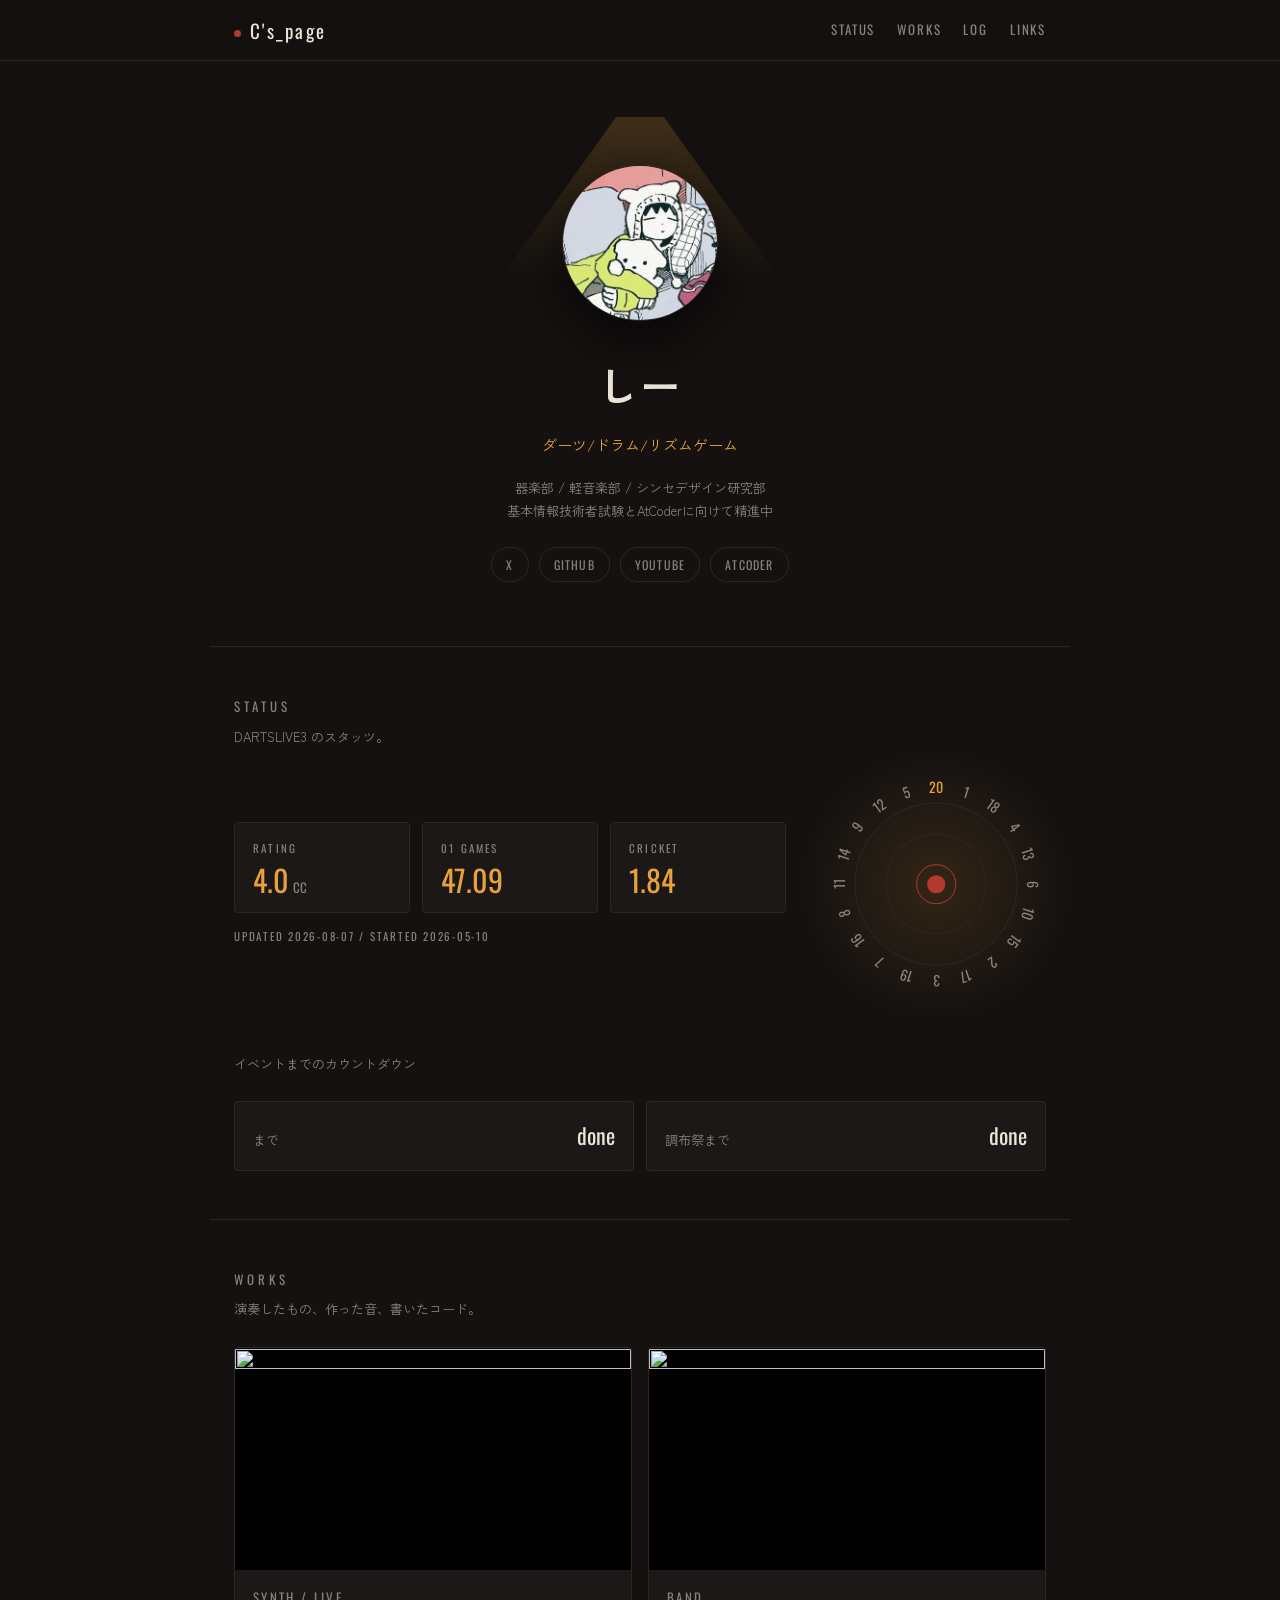
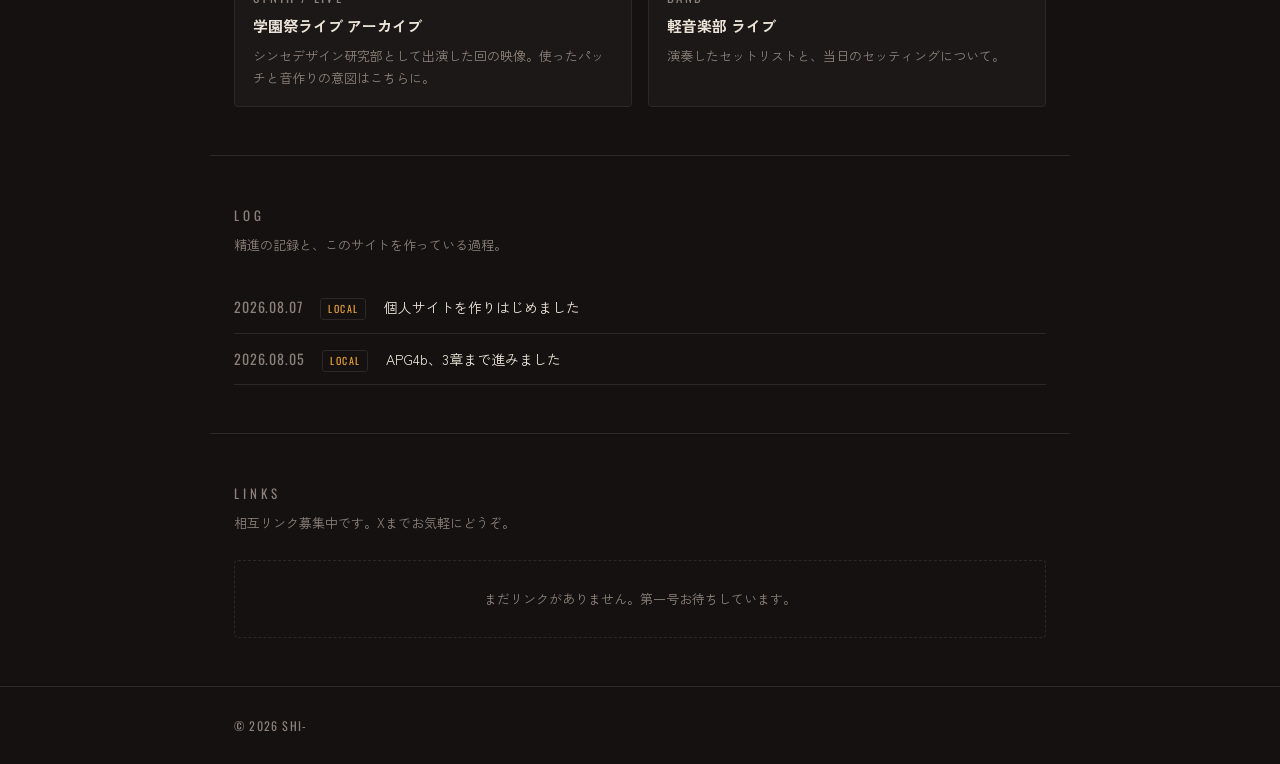
==== index.html @ efaa984b "初回コミット" ====
<!DOCTYPE html>
<html lang="ja">
<head>
<meta charset="UTF-8">
<meta name="viewport" content="width=device-width, initial-scale=1.0">
<title>C's_page</title>
<meta name="description" content="ダーツ、音ゲー、器楽・軽音・シンセデザイン。ときどきコードを書きます。">

<link rel="preconnect" href="https://fonts.googleapis.com">
<link rel="preconnect" href="https://fonts.gstatic.com" crossorigin>
<link href="https://fonts.googleapis.com/css2?family=Oswald:wght@400;500;600&family=Zen+Kaku+Gothic+New:wght@400;500;700&display=swap" rel="stylesheet">
<link rel="stylesheet" href="style.css">
</head>

<body>

<header class="header">
  <div class="wrap header__inner">
    <a href="#top" class="logo">C's_page</a>
    <nav class="nav">
      <a href="#status">STATUS</a>
      <a href="#works">WORKS</a>
      <a href="#log">LOG</a>
      <a href="#links">LINKS</a>
    </nav>
  </div>
</header>

<main id="top">

  <!-- ============ ヒーロー ============ -->
  <section class="wrap hero">
    <div class="hero__visual">
      <div class="beam" aria-hidden="true"></div>
      <img class="avatar" src="img/icon.jpg" alt="しーのアイコン">
    </div>

    <h1>しー</h1>
    <p class="tagline">ダーツ/ドラム/リズムゲーム</p>
    <p class="affil">
      器楽部 / 軽音楽部 / シンセデザイン研究部<br>
      基本情報技術者試験とAtCoderに向けて精進中
    </p>

    <div class="social">
      <a href="#">X</a>
      <a href="#">GITHUB</a>
      <a href="#">YOUTUBE</a>
      <a href="#">ATCODER</a>
    </div>
  </section>

  <!-- ============ STATUS ============ -->
  <section class="wrap section" id="status">
    <p class="section__label">STATUS</p>
    <p class="section__note">DARTSLIVE3 のスタッツ。</p>

    <div class="status">
      <div class="status__figures">
        <dl class="figures">
          <div class="figure">
            <dt>RATING</dt>
            <dd><span id="dl-rating">—</span><small id="dl-flight"></small></dd>
          </div>
          <div class="figure">
            <dt>01 GAMES</dt>
            <dd id="dl-stats01">—</dd>
          </div>
          <div class="figure">
            <dt>CRICKET</dt>
            <dd id="dl-cricket">—</dd>
          </div>
        </dl>
        <p class="updated" id="dl-updated">LOADING...</p>
      </div>

      <!-- ダーツボード。数字の並びは実物と同じ順です -->
      <div class="board" aria-hidden="true">
        <div class="board__ring board__ring--1"></div>
        <div class="board__ring board__ring--2"></div>
        <div class="board__ring board__ring--3"></div>
        <div class="board__bull"></div>
        <ul class="board__numbers">
          <li style="--i:0" data-target><span>20</span></li>
          <li style="--i:1"><span>1</span></li>
          <li style="--i:2"><span>18</span></li>
          <li style="--i:3"><span>4</span></li>
          <li style="--i:4"><span>13</span></li>
          <li style="--i:5"><span>6</span></li>
          <li style="--i:6"><span>10</span></li>
          <li style="--i:7"><span>15</span></li>
          <li style="--i:8"><span>2</span></li>
          <li style="--i:9"><span>17</span></li>
          <li style="--i:10"><span>3</span></li>
          <li style="--i:11"><span>19</span></li>
          <li style="--i:12"><span>7</span></li>
          <li style="--i:13"><span>16</span></li>
          <li style="--i:14"><span>8</span></li>
          <li style="--i:15"><span>11</span></li>
          <li style="--i:16"><span>14</span></li>
          <li style="--i:17"><span>9</span></li>
          <li style="--i:18"><span>12</span></li>
          <li style="--i:19"><span>5</span></li>
        </ul>
      </div>
    </div>

    <!-- カウントダウン。日付は自分の予定に書き換えてください -->
     <br>
     <br>
     <p class="section__note">イベントまでのカウントダウン</p>
    <div class="chips">
      <div class="chip">
        <span>まで</span>
        <span data-deadline="2026-10-12">—</span>
      </div>
      <div class="chip">
        <span>調布祭まで</span>
        <span data-deadline="2026-11-20">—</span>
      </div>
    </div>
  </section>

  <!-- ============ WORKS ============ -->
  <section class="wrap section" id="works">
    <p class="section__label">WORKS</p>
    <p class="section__note">演奏したもの、作った音、書いたコード。</p>

    <div class="works">

      <a class="work" href="#">
        <!-- YouTubeのサムネイルは決まったURLで取れます。
             https://img.youtube.com/vi/【動画ID】/maxresdefault.jpg -->
        <img src="https://img.youtube.com/vi/VIDEO_ID/maxresdefault.jpg" alt="">
        <div class="work__body">
          <p class="work__tag">SYNTH / LIVE</p>
          <h3>学園祭ライブ アーカイブ</h3>
          <p>シンセデザイン研究部として出演した回の映像。使ったパッチと音作りの意図はこちらに。</p>
        </div>
      </a>

      <a class="work" href="#">
        <img src="https://img.youtube.com/vi/VIDEO_ID2/maxresdefault.jpg" alt="">
        <div class="work__body">
          <p class="work__tag">BAND</p>
          <h3>軽音楽部 ライブ</h3>
          <p>演奏したセットリストと、当日のセッティングについて。</p>
        </div>
      </a>

    </div>
  </section>

  <!-- ============ LOG ============ -->
  <section class="wrap section" id="log">
    <p class="section__label">LOG</p>
    <p class="section__note">精進の記録と、このサイトを作っている過程。</p>

    <ul class="posts">
      <li>
        <time datetime="2026-08-07">2026.08.07</time>
        <span class="src">LOCAL</span>
        <span>個人サイトを作りはじめました</span>
      </li>
      <li>
        <time datetime="2026-08-05">2026.08.05</time>
        <span class="src">LOCAL</span>
        <span>APG4b、3章まで進みました</span>
      </li>
    </ul>
  </section>

  <!-- ============ LINKS ============ -->
  <section class="wrap section" id="links">
    <p class="section__label">LINKS</p>
    <p class="section__note">相互リンク募集中です。Xまでお気軽にどうぞ。</p>

    <div class="links">
      <!-- リンクが増えたらこの形でコピーして足していきます
      <a class="link" href="https://example.com">
        <img src="" alt="">
        <span><b>サイト名</b><small>ひとこと</small></span>
      </a>
      -->
    </div>

    <p class="empty">まだリンクがありません。第一号お待ちしています。</p>
  </section>

</main>

<footer class="footer">
  <div class="wrap">© 2026 SHI-</div>
</footer>

<!-- JSは body の一番下で読み込む。HTMLが揃ってから動かすため -->
<script src="script.js"></script>
</body>
</html>
---- style.css ----
/* ============================================================
   しーの個人サイト / スタイルシート
   ============================================================ */

/* --- 1. デザイントークン ------------------------------------ */
:root {
  --ink:    #141110;  /* 背景。茶色寄りの黒＝バーの内装 */
  --panel:  #1C1817;  /* 少し浮かせたい面 */
  --line:   #2E2724;  /* 罫線 */
  --chalk:  #ECE4D8;  /* 文字色 */
  --muted:  #8C817A;  /* 補助テキスト */
  --amber:  #E9A13B;  /* アクセント＝電球の色 */
  --red:    #B23A2F;  /* ダーツボードの赤 */

  --font-display: 'Oswald', 'Arial Narrow', sans-serif;
  --font-jp: 'Zen Kaku Gothic New', 'Hiragino Sans', 'Yu Gothic', sans-serif;
  --max: 860px;
}

/* --- 2. 土台 ------------------------------------------------ */
* { margin: 0; padding: 0; box-sizing: border-box; }

body {
  background: var(--ink);
  color: var(--chalk);
  font-family: var(--font-jp);
  line-height: 1.8;
  -webkit-font-smoothing: antialiased;
}
a { color: inherit; text-decoration: none; }
ul, ol { list-style: none; }
img { display: block; max-width: 100%; }

.wrap { max-width: var(--max); margin-inline: auto; padding-inline: 24px; }

/* スクロールでアンカーに飛んだとき、ヘッダーに隠れないように */
section[id] { scroll-margin-top: 80px; }

/* --- 3. ヘッダー -------------------------------------------- */
.header {
  position: sticky; top: 0; z-index: 10;
  background: rgba(20,17,16,.85);
  backdrop-filter: blur(12px);
  border-bottom: 1px solid var(--line);
}
.header__inner {
  display: flex; align-items: center; justify-content: space-between;
  height: 60px; gap: 16px;
}
.logo { font-family: var(--font-display); font-size: 19px; letter-spacing: .12em; }
.logo::before {
  content: ""; display: inline-block;
  width: 7px; height: 7px; border-radius: 50%;
  background: var(--red); margin-right: 9px; vertical-align: 2px;
}
.nav { display: flex; gap: 22px; overflow-x: auto; }
.nav a {
  font-family: var(--font-display); font-size: 13px;
  letter-spacing: .14em; color: var(--muted);
  white-space: nowrap; transition: color .2s;
}
.nav a:hover, .nav a:focus-visible { color: var(--amber); }

/* --- 4. ヒーロー -------------------------------------------- */
.hero { text-align: center; padding-block: 56px 64px; }

.hero__visual {
  position: relative; display: grid; place-items: center;
  padding-top: 48px; margin-bottom: 28px;
}
/* 天井から降りる光。clip-pathで台形に切り抜いている */
.beam {
  position: absolute; top: 0; left: 50%; transform: translateX(-50%);
  width: 340px; height: 100%;
  background: linear-gradient(180deg, rgba(233,161,59,.20), rgba(233,161,59,0) 80%);
  clip-path: polygon(43% 0%, 57% 0%, 100% 100%, 0% 100%);
  pointer-events: none;
}
.avatar {
  position: relative;
  width: 156px; aspect-ratio: 1/1; border-radius: 50%;
  object-fit: cover; background: var(--panel);
  border: 1px solid var(--line);
  box-shadow: 0 20px 50px rgba(0,0,0,.6);
}

.hero h1 {
  font-size: clamp(30px, 6vw, 40px);
  font-weight: 700; letter-spacing: .04em; margin-bottom: 10px;
}
.hero .tagline { color: var(--amber); font-size: 15px; margin-bottom: 18px; }
.hero .affil {
  font-size: 13px; color: var(--muted);
  max-width: 30em; margin-inline: auto; margin-bottom: 24px;
}

/* SNSの行 */
.social { display: flex; flex-wrap: wrap; justify-content: center; gap: 10px; }
.social a {
  font-family: var(--font-display); font-size: 12px; letter-spacing: .1em;
  padding: 6px 14px; border: 1px solid var(--line); border-radius: 999px;
  color: var(--muted); transition: border-color .2s, color .2s;
}
.social a:hover, .social a:focus-visible { border-color: var(--amber); color: var(--amber); }

/* --- 5. セクション見出し ------------------------------------ */
.section { padding-block: 48px; border-top: 1px solid var(--line); }
.section__label {
  font-family: var(--font-display); font-size: 13px;
  letter-spacing: .3em; color: var(--muted); margin-bottom: 6px;
}
.section__note { font-size: 13px; color: var(--muted); margin-bottom: 26px; }

/* --- 6. STATUS（ダーツ盤＋数値） ---------------------------- */
.status {
  display: flex; align-items: center; gap: 40px;
}
.status__figures { flex: 1; }

.figures {
  display: grid;
  grid-template-columns: 1fr;          /* 狭いときは縦1列 */
  gap: 12px;
}
@media (min-width: 520px) {
  .figures { grid-template-columns: repeat(3, minmax(0, 1fr)); }  /* 入るなら3列 */
}
.figure {
  background: var(--panel); border: 1px solid var(--line);
  border-radius: 4px; padding: 16px 18px;
}
.figure dt {
  font-family: var(--font-display); font-size: 11px;
  letter-spacing: .2em; color: var(--muted); margin-bottom: 4px;
}
.figure dd {
  font-family: var(--font-display); font-size: 30px;
  line-height: 1.1; color: var(--amber);
}
.figure dd small { font-size: 13px; color: var(--muted); margin-left: 4px; }

.updated {
  font-family: var(--font-display); font-size: 11px;
  letter-spacing: .16em; color: var(--muted); margin-top: 14px;
}

/* ダーツボード */
.board { position: relative; width: 220px; aspect-ratio: 1/1; flex-shrink: 0; }
.board::before {
  content: ""; position: absolute; inset: -18%;
  background: radial-gradient(circle, rgba(233,161,59,.14), transparent 65%);
}
.board__ring {
  position: absolute; border-radius: 50%; border: 1px solid var(--line);
  top: 50%; left: 50%; transform: translate(-50%,-50%);
}
.board__ring--1 { width: 74%; height: 74%; }
.board__ring--2 { width: 46%; height: 46%; }
.board__ring--3 { width: 18%; height: 18%; border-color: var(--red); }
.board__bull {
  position: absolute; top: 50%; left: 50%; transform: translate(-50%,-50%);
  width: 8%; aspect-ratio: 1/1; border-radius: 50%; background: var(--red);
}
.board__numbers { position: absolute; inset: 0; animation: spin 160s linear infinite; }

/* ★仕組み★ liを18度ずつ回す（360÷20=18）。中のspanは上端中央にあるので円周上を動く */
.board__numbers li { position: absolute; inset: 0; transform: rotate(calc(var(--i) * 18deg)); }
.board__numbers span {
  position: absolute; top: 0; left: 50%; transform: translateX(-50%);
  font-family: var(--font-display); font-size: 14px; color: var(--muted);
}
.board__numbers li[data-target] span { color: var(--amber); }
@keyframes spin { to { transform: rotate(360deg); } }

/* --- 7. カウントダウンなどの小物 ---------------------------- */
.chips { display: grid; grid-template-columns: 1fr 1fr; gap: 12px; margin-top: 12px; }
.chip {
  background: var(--panel); border: 1px solid var(--line);
  border-radius: 4px; padding: 14px 18px;
  display: flex; align-items: baseline; justify-content: space-between; gap: 10px;
}
.chip span:first-child { font-size: 13px; color: var(--muted); }
.chip span:last-child {
  font-family: var(--font-display); font-size: 22px; color: var(--chalk);
}

/* --- 8. WORKS ----------------------------------------------- */
.works { display: grid; grid-template-columns: 1fr; gap: 16px; }
@media (min-width: 640px) { .works { grid-template-columns: 1fr 1fr; } }

.work {
  background: var(--panel); border: 1px solid var(--line);
  border-radius: 4px; overflow: hidden;
  transition: border-color .25s, transform .25s;
}
.work:hover, .work:focus-visible { border-color: var(--amber); transform: translateY(-3px); }
.work img { width: 100%; aspect-ratio: 16/9; object-fit: cover; background: #000; }
.work__body { padding: 16px 18px; }
.work__tag {
  font-family: var(--font-display); font-size: 11px;
  letter-spacing: .18em; color: var(--amber); margin-bottom: 4px;
}
.work h3 { font-size: 15px; font-weight: 700; margin-bottom: 6px; }
.work p { font-size: 13px; color: var(--muted); line-height: 1.7; }

/* --- 9. LOG ------------------------------------------------- */
.posts li {
  display: flex; gap: 18px; align-items: baseline;
  padding-block: 12px; border-bottom: 1px solid var(--line); font-size: 14px;
}
.posts time {
  font-family: var(--font-display); color: var(--muted);
  letter-spacing: .06em; flex-shrink: 0;
}
.posts .src {
  font-family: var(--font-display); font-size: 10px; letter-spacing: .14em;
  color: var(--amber); border: 1px solid var(--line);
  padding: 1px 7px; border-radius: 3px; flex-shrink: 0;
}

/* --- 10. LINKS（相互リンク） -------------------------------- */
.links { display: grid; grid-template-columns: 1fr; gap: 10px; }
@media (min-width: 640px) { .links { grid-template-columns: 1fr 1fr; } }

.link {
  display: flex; gap: 12px; align-items: center;
  background: var(--panel); border: 1px solid var(--line);
  border-radius: 4px; padding: 12px 14px;
  transition: border-color .2s;
}
.link:hover, .link:focus-visible { border-color: var(--amber); }
.link img { width: 34px; height: 34px; border-radius: 50%; flex-shrink: 0; background: var(--ink); }
.link b { font-size: 14px; font-weight: 500; display: block; }
.link small { font-size: 12px; color: var(--muted); }

.empty {
  border: 1px dashed var(--line); border-radius: 4px;
  padding: 26px; text-align: center; font-size: 13px; color: var(--muted);
}

/* --- 11. フッター ------------------------------------------- */
.footer {
  border-top: 1px solid var(--line); padding-block: 28px;
  font-family: var(--font-display); font-size: 12px;
  letter-spacing: .1em; color: var(--muted);
}

/* --- 12. スマホ対応 ----------------------------------------- */
@media (max-width: 720px) {
  .status { flex-direction: column-reverse; gap: 28px; }
  .board { width: 180px; }
  .chips { grid-template-columns: 1fr 1fr; }
  .avatar { width: 130px; }
  .beam { width: 260px; }
  .nav { gap: 16px; }
  .nav a { font-size: 11px; }
}

/* アニメーションが苦手な人の設定を尊重する */
@media (prefers-reduced-motion: reduce) {
  * { animation: none !important; transition: none !important; }
}
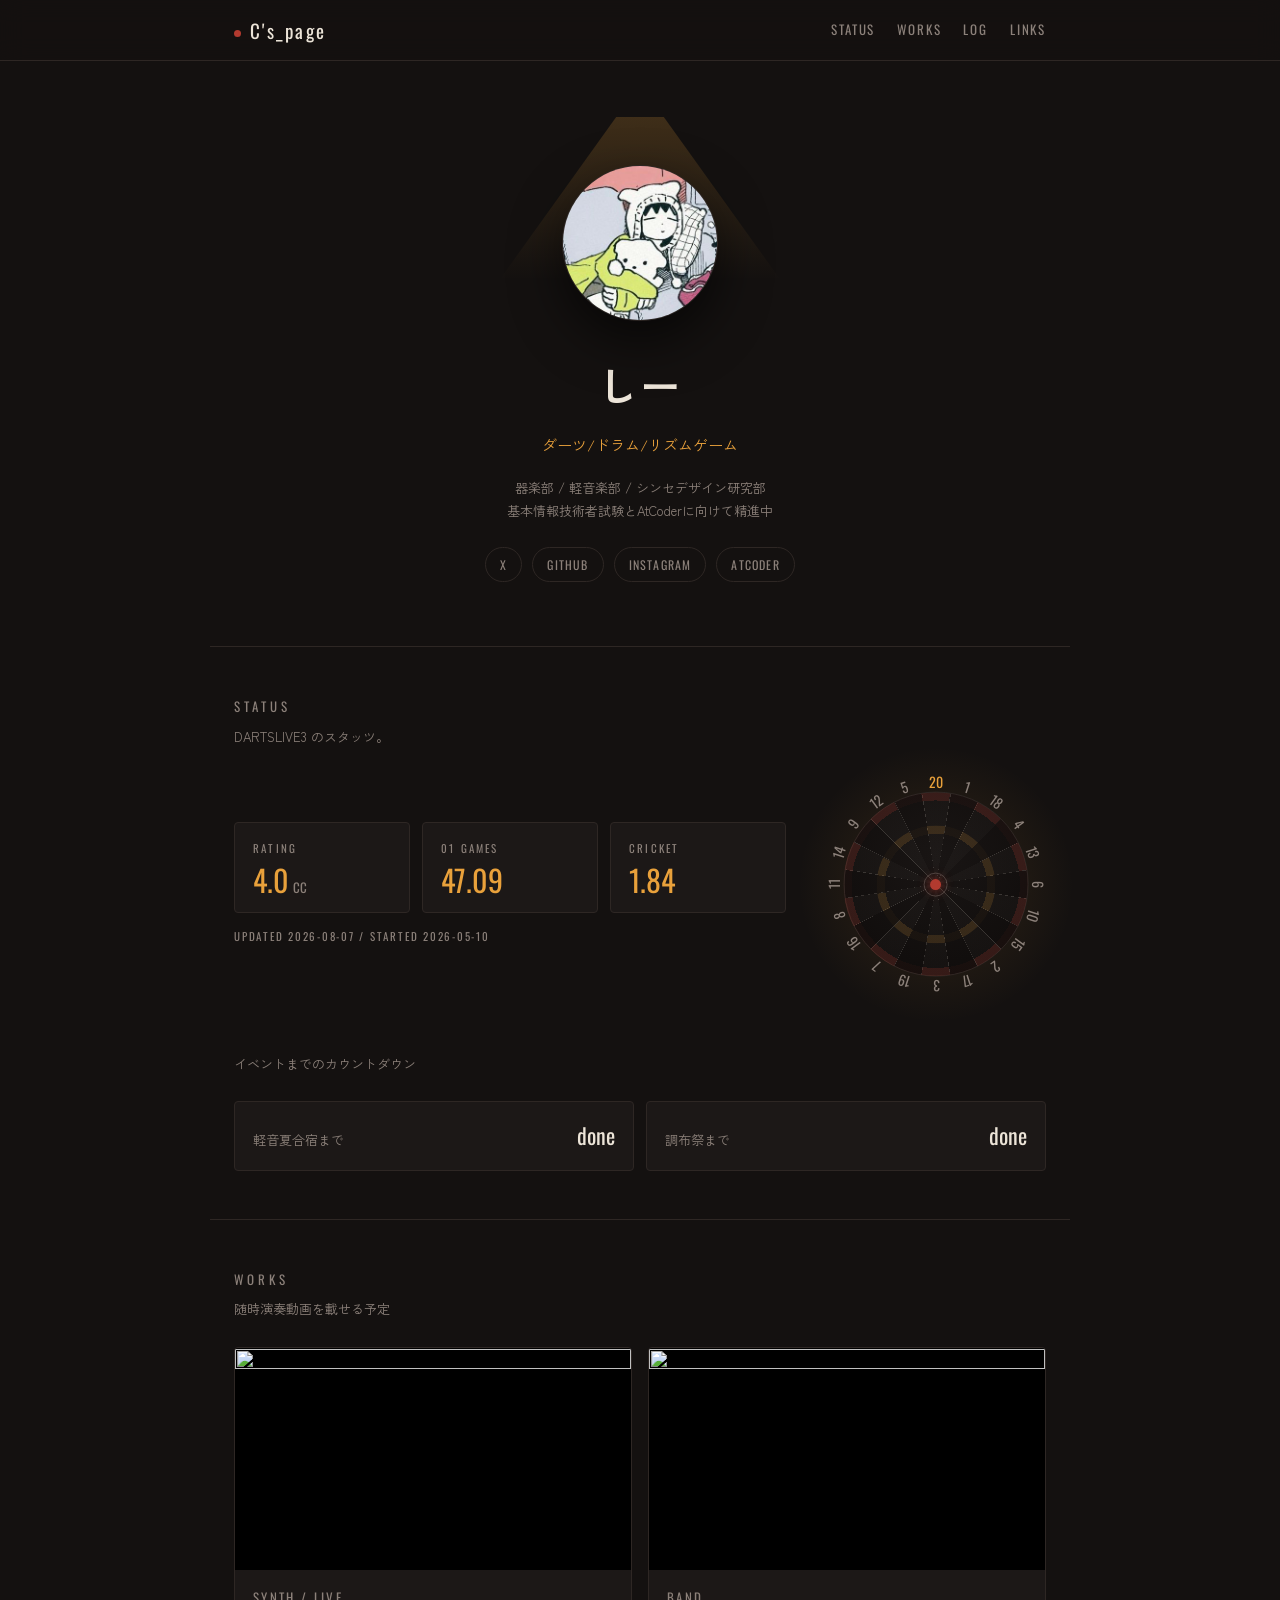
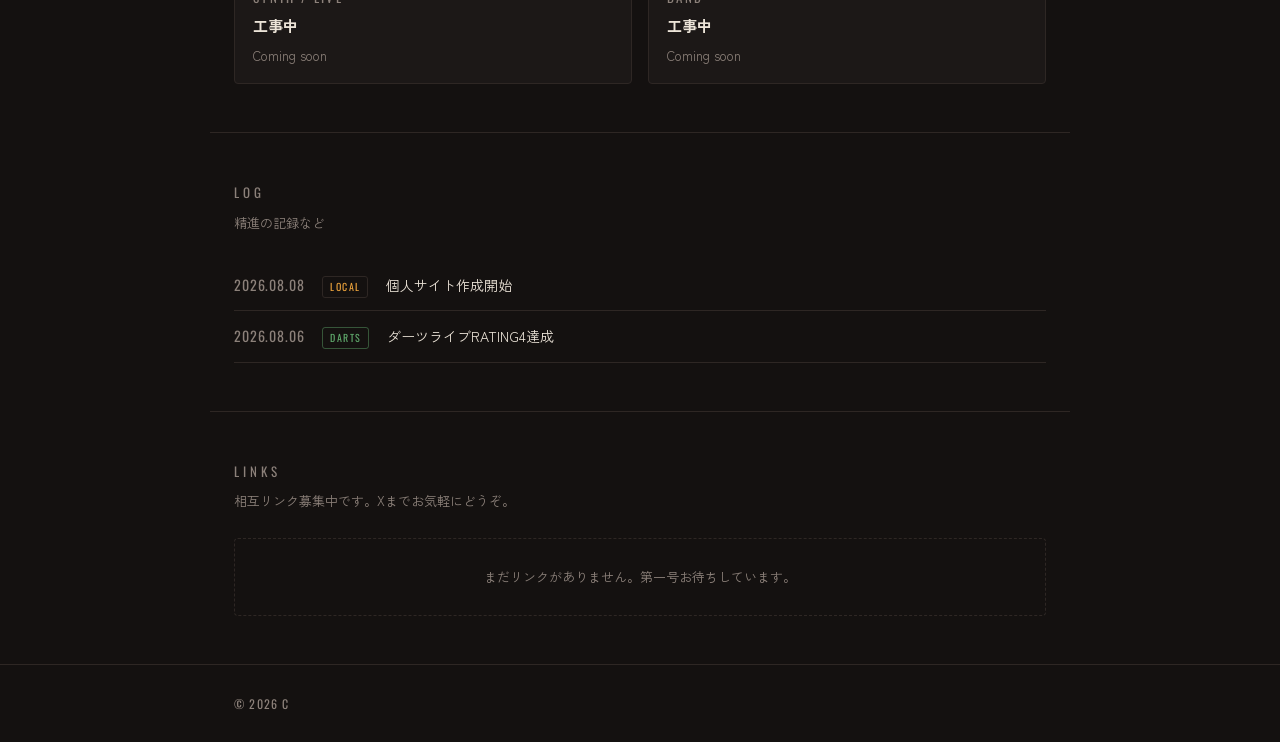
==== commit d64bf75f: "変更1回目：ダーツ盤にクリックできるようにデザインの再設計" ====
--- a/index.html
+++ b/index.html
@@ -43,10 +43,10 @@
     </p>
 
     <div class="social">
-      <a href="#">X</a>
-      <a href="#">GITHUB</a>
-      <a href="#">YOUTUBE</a>
-      <a href="#">ATCODER</a>
+      <a href="https://x.com/c_chaaan">X</a>
+      <a href="https://github.com/koki-uec">GITHUB</a>
+      <a href="https://www.instagram.com/t.lvb2o">INSTAGRAM</a>
+      <a href="https://atcoder.jp/users/C_nbmn">ATCODER</a>
     </div>
   </section>
 
@@ -74,34 +74,50 @@
         <p class="updated" id="dl-updated">LOADING...</p>
       </div>
 
-      <!-- ダーツボード。数字の並びは実物と同じ順です -->
+      <!-- ダーツボード。数字の並びは実物と同じ順です。
+           クリック／タップすると、その場所の得点が一瞬出ます（script.js の setupBoard） -->
       <div class="board" aria-hidden="true">
-        <div class="board__ring board__ring--1"></div>
-        <div class="board__ring board__ring--2"></div>
-        <div class="board__ring board__ring--3"></div>
-        <div class="board__bull"></div>
-        <ul class="board__numbers">
-          <li style="--i:0" data-target><span>20</span></li>
-          <li style="--i:1"><span>1</span></li>
-          <li style="--i:2"><span>18</span></li>
-          <li style="--i:3"><span>4</span></li>
-          <li style="--i:4"><span>13</span></li>
-          <li style="--i:5"><span>6</span></li>
-          <li style="--i:6"><span>10</span></li>
-          <li style="--i:7"><span>15</span></li>
-          <li style="--i:8"><span>2</span></li>
-          <li style="--i:9"><span>17</span></li>
-          <li style="--i:10"><span>3</span></li>
-          <li style="--i:11"><span>19</span></li>
-          <li style="--i:12"><span>7</span></li>
-          <li style="--i:13"><span>16</span></li>
-          <li style="--i:14"><span>8</span></li>
-          <li style="--i:15"><span>11</span></li>
-          <li style="--i:16"><span>14</span></li>
-          <li style="--i:17"><span>9</span></li>
-          <li style="--i:18"><span>12</span></li>
-          <li style="--i:19"><span>5</span></li>
-        </ul>
+
+        <!-- ここから中身が丸ごと回る。見た目と当たり判定をズラさないため -->
+        <div class="board__spin">
+
+          <!-- 得点が入る円。JSはこの円のサイズを測って判定する -->
+          <div class="board__play">
+            <div class="board__face"></div>
+            <div class="board__band board__band--triple"></div>
+            <div class="board__band board__band--double"></div>
+            <div class="board__bull-out"></div>
+            <div class="board__bull"></div>
+          </div>
+
+          <!-- 数字は得点エリアの外側に並ぶ -->
+          <ul class="board__numbers">
+            <li style="--i:0" data-target><span>20</span></li>
+            <li style="--i:1"><span>1</span></li>
+            <li style="--i:2"><span>18</span></li>
+            <li style="--i:3"><span>4</span></li>
+            <li style="--i:4"><span>13</span></li>
+            <li style="--i:5"><span>6</span></li>
+            <li style="--i:6"><span>10</span></li>
+            <li style="--i:7"><span>15</span></li>
+            <li style="--i:8"><span>2</span></li>
+            <li style="--i:9"><span>17</span></li>
+            <li style="--i:10"><span>3</span></li>
+            <li style="--i:11"><span>19</span></li>
+            <li style="--i:12"><span>7</span></li>
+            <li style="--i:13"><span>16</span></li>
+            <li style="--i:14"><span>8</span></li>
+            <li style="--i:15"><span>11</span></li>
+            <li style="--i:16"><span>14</span></li>
+            <li style="--i:17"><span>9</span></li>
+            <li style="--i:18"><span>12</span></li>
+            <li style="--i:19"><span>5</span></li>
+          </ul>
+
+        </div>
+
+        <!-- 得点の表示。回らないので board__spin の外に置く -->
+        <p class="board__score"></p>
       </div>
     </div>
 
@@ -111,8 +127,8 @@
      <p class="section__note">イベントまでのカウントダウン</p>
     <div class="chips">
       <div class="chip">
-        <span>まで</span>
-        <span data-deadline="2026-10-12">—</span>
+        <span>軽音夏合宿まで</span>
+        <span data-deadline="2026-09-04">—</span>
       </div>
       <div class="chip">
         <span>調布祭まで</span>
@@ -124,7 +140,7 @@
   <!-- ============ WORKS ============ -->
   <section class="wrap section" id="works">
     <p class="section__label">WORKS</p>
-    <p class="section__note">演奏したもの、作った音、書いたコード。</p>
+    <p class="section__note">随時演奏動画を載せる予定</p>
 
     <div class="works">
 
@@ -134,8 +150,8 @@
         <img src="https://img.youtube.com/vi/VIDEO_ID/maxresdefault.jpg" alt="">
         <div class="work__body">
           <p class="work__tag">SYNTH / LIVE</p>
-          <h3>学園祭ライブ アーカイブ</h3>
-          <p>シンセデザイン研究部として出演した回の映像。使ったパッチと音作りの意図はこちらに。</p>
+          <h3>工事中</h3>
+          <p>Coming soon</p>
         </div>
       </a>
 
@@ -143,8 +159,8 @@
         <img src="https://img.youtube.com/vi/VIDEO_ID2/maxresdefault.jpg" alt="">
         <div class="work__body">
           <p class="work__tag">BAND</p>
-          <h3>軽音楽部 ライブ</h3>
-          <p>演奏したセットリストと、当日のセッティングについて。</p>
+          <h3>工事中</h3>
+          <p>Coming soon</p>
         </div>
       </a>
 
@@ -154,18 +170,18 @@
   <!-- ============ LOG ============ -->
   <section class="wrap section" id="log">
     <p class="section__label">LOG</p>
-    <p class="section__note">精進の記録と、このサイトを作っている過程。</p>
+    <p class="section__note">精進の記録など</p>
 
     <ul class="posts">
       <li>
-        <time datetime="2026-08-07">2026.08.07</time>
+        <time datetime="2026-08-08">2026.08.08</time>
         <span class="src">LOCAL</span>
-        <span>個人サイトを作りはじめました</span>
+        <span>個人サイト作成開始</span>
       </li>
       <li>
-        <time datetime="2026-08-05">2026.08.05</time>
-        <span class="src">LOCAL</span>
-        <span>APG4b、3章まで進みました</span>
+        <time datetime="2026-08-06">2026.08.06</time>
+        <span class="src src--darts">DARTS</span>
+        <span>ダーツライブRATING4達成</span>
       </li>
     </ul>
   </section>
@@ -190,7 +206,7 @@
 </main>
 
 <footer class="footer">
-  <div class="wrap">© 2026 SHI-</div>
+  <div class="wrap">© 2026 C</div>
 </footer>
 
 <!-- JSは body の一番下で読み込む。HTMLが揃ってから動かすため -->
--- a/style.css
+++ b/style.css
@@ -11,6 +11,7 @@
   --muted:  #8C817A;  /* 補助テキスト */
   --amber:  #E9A13B;  /* アクセント＝電球の色 */
   --red:    #B23A2F;  /* ダーツボードの赤 */
+  --green:  #5FA86B;  /* ダーツボードの緑 */
 
   --font-display: 'Oswald', 'Arial Narrow', sans-serif;
   --font-jp: 'Zen Kaku Gothic New', 'Hiragino Sans', 'Yu Gothic', sans-serif;
@@ -144,33 +145,109 @@
   letter-spacing: .16em; color: var(--muted); margin-top: 14px;
 }
 
-/* ダーツボード */
-.board { position: relative; width: 220px; aspect-ratio: 1/1; flex-shrink: 0; }
+/* ダーツボード
+   中身はすべて % で組んであるので、.board の width を変えれば全体が拡大縮小します */
+.board {
+  position: relative; width: 220px; aspect-ratio: 1/1;
+  flex-shrink: 0; cursor: crosshair;
+}
 .board::before {
   content: ""; position: absolute; inset: -18%;
   background: radial-gradient(circle, rgba(233,161,59,.14), transparent 65%);
 }
-.board__ring {
-  position: absolute; border-radius: 50%; border: 1px solid var(--line);
-  top: 50%; left: 50%; transform: translate(-50%,-50%);
-}
-.board__ring--1 { width: 74%; height: 74%; }
-.board__ring--2 { width: 46%; height: 46%; }
-.board__ring--3 { width: 18%; height: 18%; border-color: var(--red); }
+
+/* 回る部分をまとめる箱。面も帯も数字も、これ1つで一緒に回る＝見た目と当たり判定がズレない */
+.board__spin { position: absolute; inset: 0; animation: spin 160s linear infinite; }
+/* マウスを乗せたら止まる＝狙いやすくする */
+.board:hover .board__spin { animation-play-state: paused; }
+
+/* 得点が入る円。数字はこの外側に並ぶので、盤の84%にしている。
+   ここの % を変えても、JSはこの円の実サイズを測る作りなので直さなくてOK */
+.board__play {
+  position: absolute; top: 50%; left: 50%; transform: translate(-50%,-50%);
+  width: 84%; aspect-ratio: 1/1; border-radius: 50%;
+}
+
+/* ★20分割の面★
+   conic-gradient は「角度で色を塗る」グラデーション。
+   from -9deg にすると、最初の1枚（＝20）がちょうど真上に来る。
+   背景を2枚重ねている：上が18度ごとのワイヤー（細い区切り線）、
+   下がくさびの明暗。どちらもごく薄く、線で見せるのが狙い */
+.board__face {
+  position: absolute; inset: 0; border-radius: 50%;
+  background:
+    repeating-conic-gradient(from -9deg,
+      rgba(236,228,216,.16) 0 .35deg, transparent .35deg 18deg),
+    repeating-conic-gradient(from -9deg,
+      rgba(236,228,216,.022) 0 18deg, transparent 18deg 36deg),
+    /* ★一番下は不透明にする★
+       ここを透かすと、board::before のアンバーの光が盤全体に透けて濁る */
+    radial-gradient(circle at 50% 36%, #191514, #100D0C 80%);
+  border: 1px solid var(--line);
+}
+
+/* ダブル／トリプルの帯。
+   普段はうっすら、カーソルを乗せた（＝狙っている）ときだけはっきりする */
+.board__band {
+  position: absolute; top: 50%; left: 50%; transform: translate(-50%,-50%);
+  aspect-ratio: 1/1; border-radius: 50%;
+  opacity: .38; transition: opacity .4s ease;
+}
+.board:hover .board__band { opacity: 1; }
+
+/* ★mask で真ん中をくり抜いてリングにする★
+   mask は「不透明なところだけ表示、透明なところは消す」型抜き。
+   closest-side を使うと、この要素の半径が100%基準になる。
+   → 86%までは消す ＝ 86%〜100% のドーナツだけが残る */
+.board__band--triple {
+  width: 64%;
+  background: repeating-conic-gradient(from -9deg,
+    rgba(233,161,59,.40) 0 18deg, rgba(233,161,59,.09) 18deg 36deg);
+  -webkit-mask: radial-gradient(closest-side, #0000 86%, #000 86%);
+          mask: radial-gradient(closest-side, #0000 86%, #000 86%);
+}
+.board__band--double {
+  width: 100%;
+  background: repeating-conic-gradient(from -9deg,
+    rgba(178,58,47,.55) 0 18deg, rgba(178,58,47,.13) 18deg 36deg);
+  -webkit-mask: radial-gradient(closest-side, #0000 91%, #000 91%);
+          mask: radial-gradient(closest-side, #0000 91%, #000 91%);
+}
+
+/* ブル。外側は輪郭だけ（25点）、内側は赤い点（50点） */
+.board__bull-out {
+  position: absolute; top: 50%; left: 50%; transform: translate(-50%,-50%);
+  width: 13%; aspect-ratio: 1/1; border-radius: 50%;
+  border: 1px solid rgba(236,228,216,.22);
+}
 .board__bull {
   position: absolute; top: 50%; left: 50%; transform: translate(-50%,-50%);
-  width: 8%; aspect-ratio: 1/1; border-radius: 50%; background: var(--red);
-}
-.board__numbers { position: absolute; inset: 0; animation: spin 160s linear infinite; }
+  width: 6%; aspect-ratio: 1/1; border-radius: 50%; background: var(--red);
+  box-shadow: 0 0 12px rgba(178,58,47,.9);
+}
 
 /* ★仕組み★ liを18度ずつ回す（360÷20=18）。中のspanは上端中央にあるので円周上を動く */
+.board__numbers { position: absolute; inset: 0; }
 .board__numbers li { position: absolute; inset: 0; transform: rotate(calc(var(--i) * 18deg)); }
 .board__numbers span {
   position: absolute; top: 0; left: 50%; transform: translateX(-50%);
-  font-family: var(--font-display); font-size: 14px; color: var(--muted);
+  font-family: var(--font-display); font-size: 14px; line-height: 1.2; color: var(--muted);
 }
 .board__numbers li[data-target] span { color: var(--amber); }
 @keyframes spin { to { transform: rotate(360deg); } }
+
+/* クリックしたときに一瞬出る得点 */
+.board__score {
+  position: absolute; inset: 0;
+  display: grid; place-items: center;
+  font-family: var(--font-display); font-size: 24px; letter-spacing: .14em;
+  color: var(--amber);
+  text-shadow: 0 0 18px var(--ink), 0 0 8px var(--ink), 0 0 3px var(--ink);
+  pointer-events: none;      /* ★これが無いと文字がクリックを吸ってしまう */
+  opacity: 0; transform: scale(.75);
+  transition: opacity .15s ease, transform .15s ease;
+}
+.board__score.is-on { opacity: 1; transform: scale(1); }
 
 /* --- 7. カウントダウンなどの小物 ---------------------------- */
 .chips { display: grid; grid-template-columns: 1fr 1fr; gap: 12px; margin-top: 12px; }
@@ -217,6 +294,11 @@
   color: var(--amber); border: 1px solid var(--line);
   padding: 1px 7px; border-radius: 3px; flex-shrink: 0;
 }
+/* 種類ごとに色を変える。.posts .src より後ろに書くこと（後勝ちなので） */
+.posts .src--darts {
+  color: var(--green);
+  border-color: rgba(95, 168, 107, .45);
+}
 
 /* --- 10. LINKS（相互リンク） -------------------------------- */
 .links { display: grid; grid-template-columns: 1fr; gap: 10px; }
@@ -249,6 +331,7 @@
 @media (max-width: 720px) {
   .status { flex-direction: column-reverse; gap: 28px; }
   .board { width: 180px; }
+  .board__score { font-size: 24px; }
   .chips { grid-template-columns: 1fr 1fr; }
   .avatar { width: 130px; }
   .beam { width: 260px; }
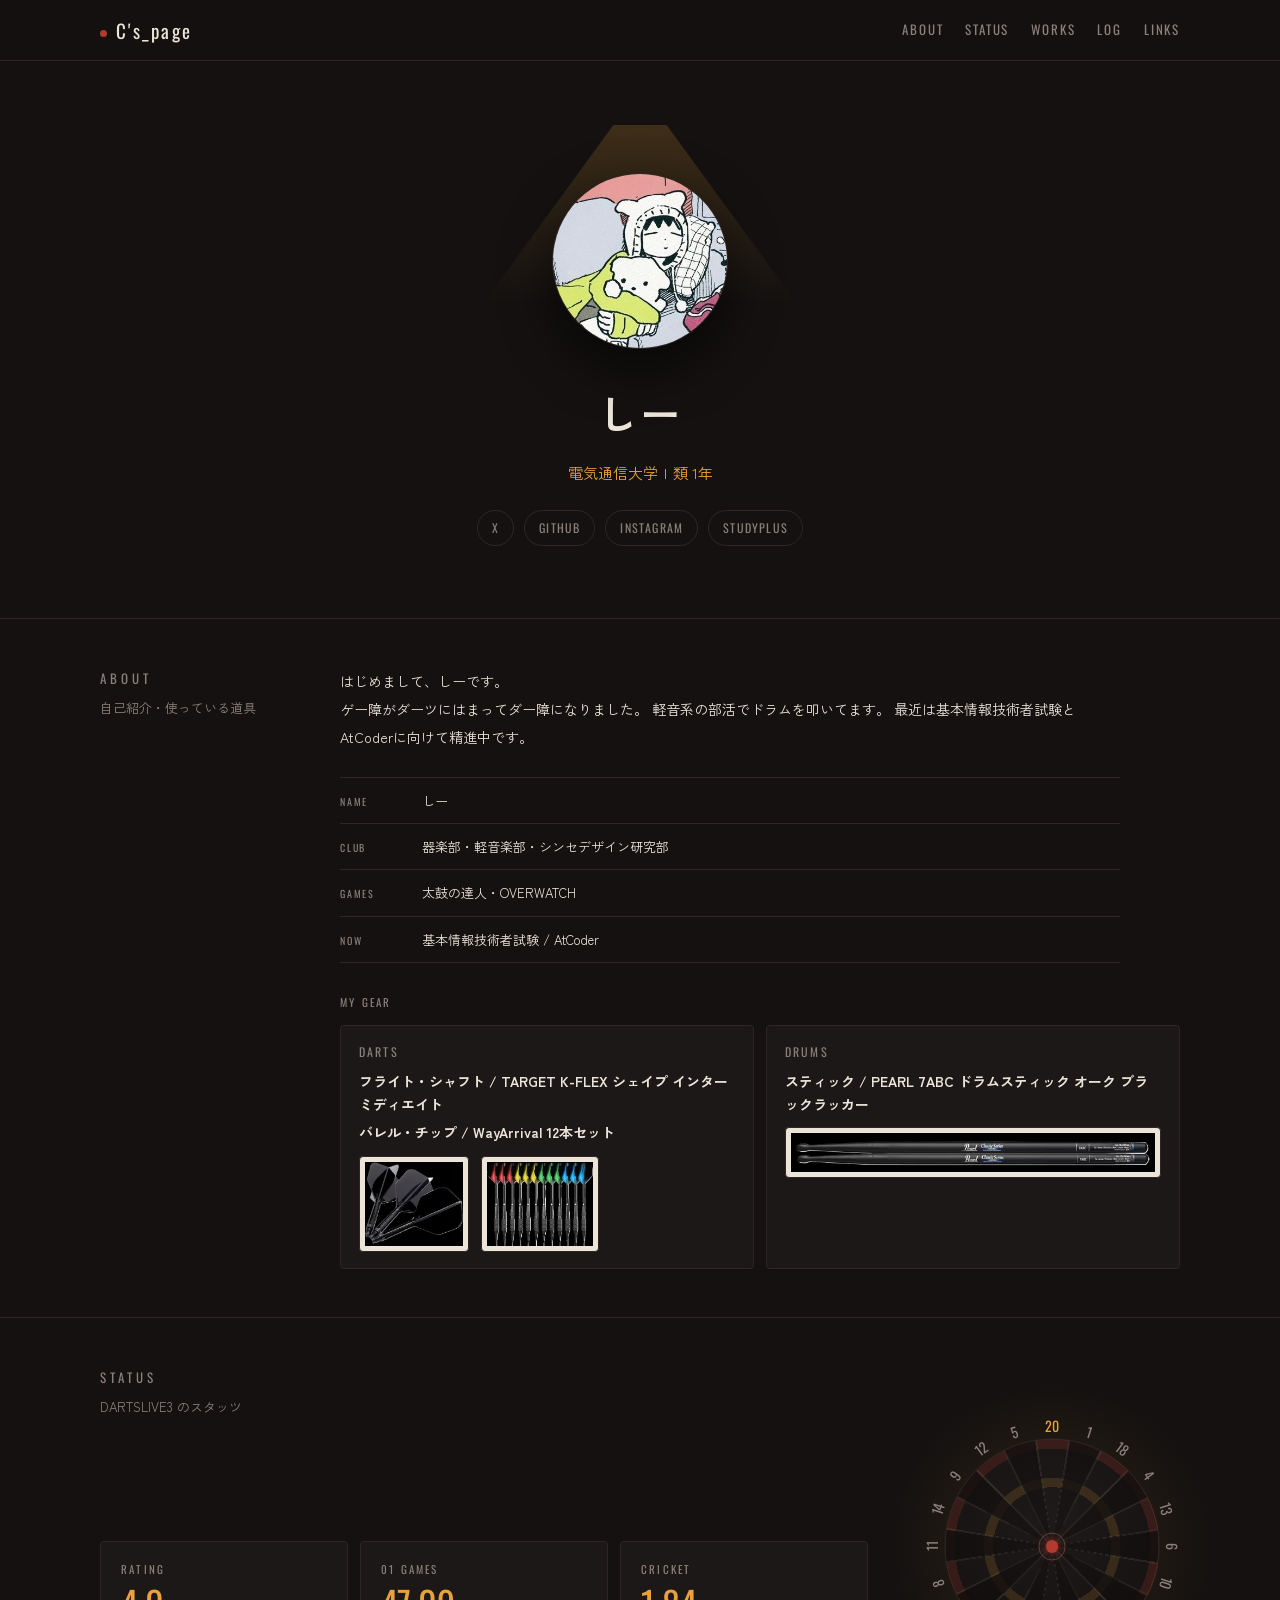
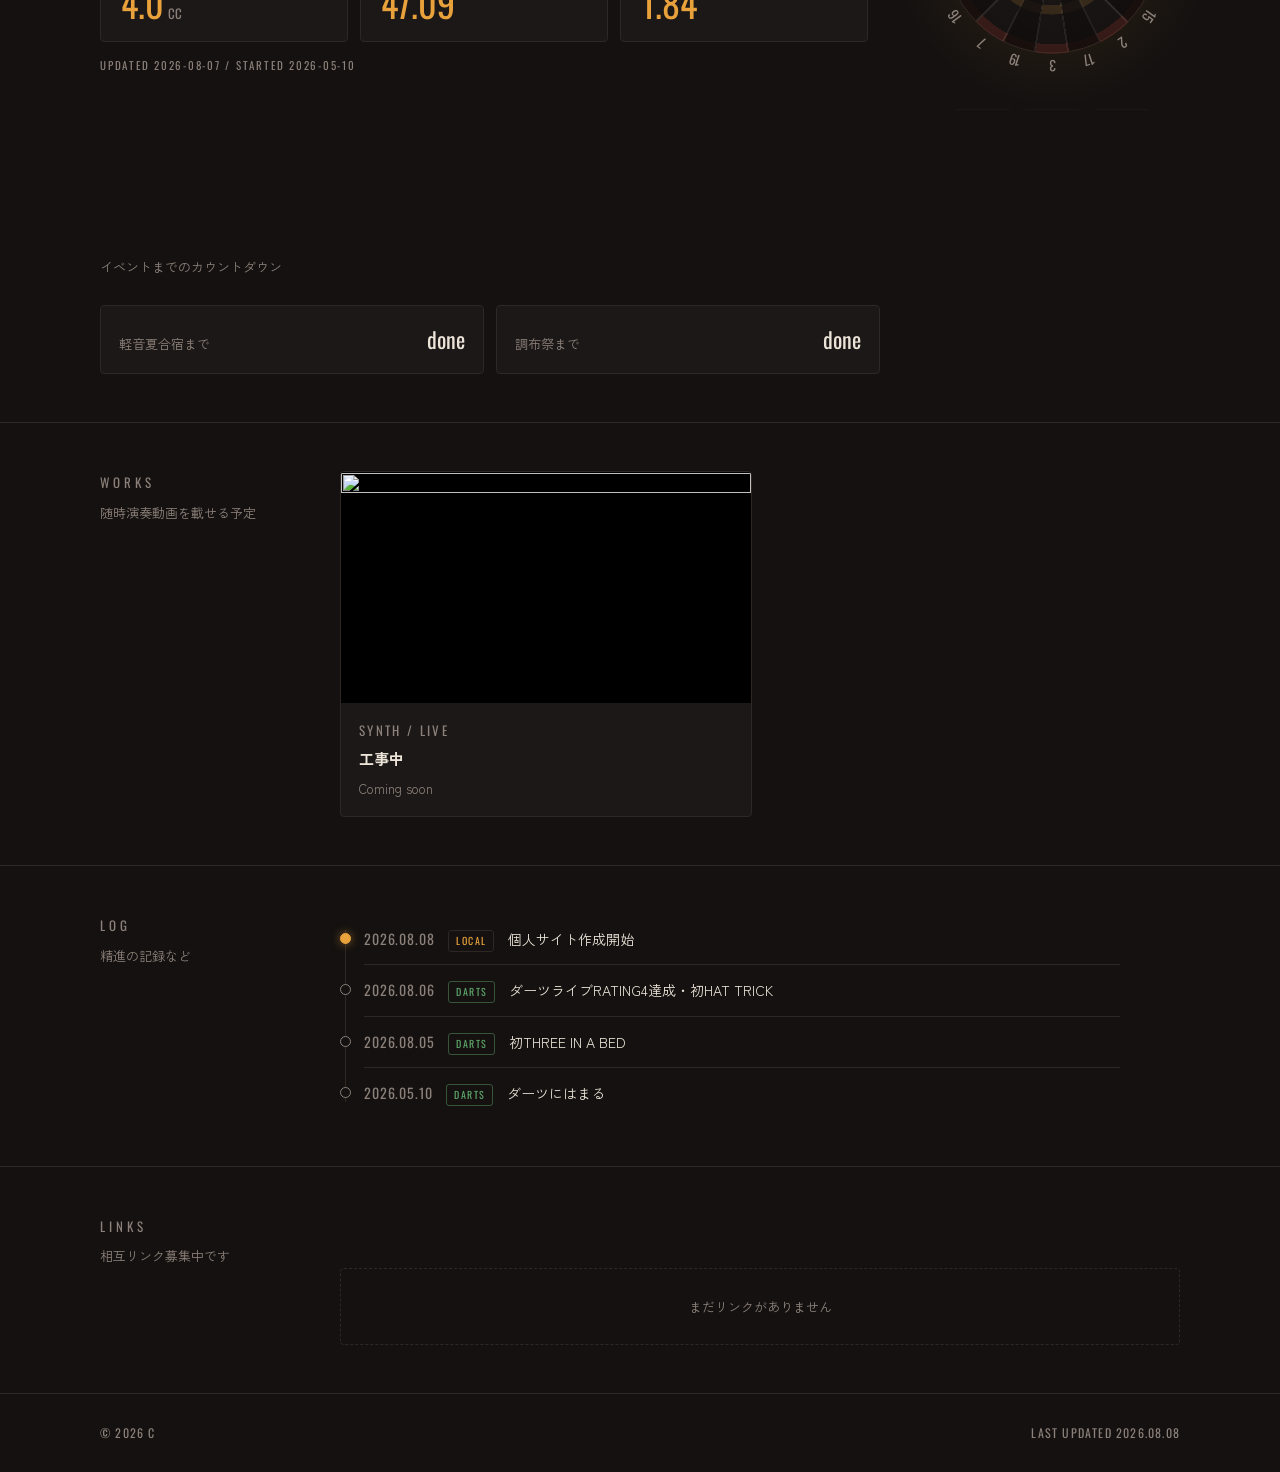
==== commit 97f6f338: "仮サイト完成" ====
--- a/index.html
+++ b/index.html
@@ -4,12 +4,18 @@
 <meta charset="UTF-8">
 <meta name="viewport" content="width=device-width, initial-scale=1.0">
 <title>C's_page</title>
-<meta name="description" content="ダーツ、音ゲー、器楽・軽音・シンセデザイン。ときどきコードを書きます。">
+<meta name="description" content="ダーツ/ドラム/リズムゲームが好きなしーの個人サイトです。">
 
 <link rel="preconnect" href="https://fonts.googleapis.com">
 <link rel="preconnect" href="https://fonts.gstatic.com" crossorigin>
 <link href="https://fonts.googleapis.com/css2?family=Oswald:wght@400;500;600&family=Zen+Kaku+Gothic+New:wght@400;500;700&display=swap" rel="stylesheet">
 <link rel="stylesheet" href="style.css">
+
+<!-- ★JSが動く環境かどうかの印を、描画より先に付ける★
+     スクロール演出は要素をいったん透明にするので、この印が無いと
+     JSの読み込みに失敗したとき中身が透明のまま消えてしまいます。
+     CSS側は「.js が付いているときだけ隠す」と書いてあります。 -->
+<script>document.documentElement.classList.add('js');</script>
 </head>
 
 <body>
@@ -18,6 +24,7 @@
   <div class="wrap header__inner">
     <a href="#top" class="logo">C's_page</a>
     <nav class="nav">
+      <a href="#about">ABOUT</a>
       <a href="#status">STATUS</a>
       <a href="#works">WORKS</a>
       <a href="#log">LOG</a>
@@ -36,43 +43,88 @@
     </div>
 
     <h1>しー</h1>
-    <p class="tagline">ダーツ/ドラム/リズムゲーム</p>
+    <p class="tagline">電気通信大学Ⅰ類 1年</p>
     <p class="affil">
-      器楽部 / 軽音楽部 / シンセデザイン研究部<br>
-      基本情報技術者試験とAtCoderに向けて精進中
     </p>
 
     <div class="social">
       <a href="https://x.com/c_chaaan">X</a>
       <a href="https://github.com/koki-uec">GITHUB</a>
       <a href="https://www.instagram.com/t.lvb2o">INSTAGRAM</a>
-      <a href="https://atcoder.jp/users/C_nbmn">ATCODER</a>
+      <a href="https://link.studyplus.jp/DWPWYwQ7">STUDYPLUS</a>
+    </div>
+  </section>
+
+  <!-- ============ ABOUT ============ -->
+  <!-- ★ class="ph" が付いているところが書き換え待ちです。
+       文章を入れたら class="ph" ごと消してください（オレンジの破線が消えます） -->
+  <section class="wrap section" id="about">
+    <div class="section__head">
+      <p class="section__label">ABOUT</p>
+      <p class="section__note">自己紹介・使っている道具</p>
+    </div>
+
+    <p class="about__lead reveal">
+      はじめまして、しーです。<br>
+      ゲー障がダーツにはまってダー障になりました。
+      軽音系の部活でドラムを叩いてます。
+      最近は基本情報技術者試験とAtCoderに向けて精進中です。
+    </p>
+
+    <dl class="profile reveal">
+      <div><dt>NAME</dt>  <dd>しー</dd></div>
+      <div><dt>CLUB</dt>  <dd>器楽部・軽音楽部・シンセデザイン研究部</dd></div>
+      <div><dt>GAMES</dt> <dd><span>太鼓の達人・OVERWATCH</span></dd></div>
+      <div><dt>NOW</dt>   <dd>基本情報技術者試験 / AtCoder</dd></div>
+    </dl>
+
+    <p class="section__sub">MY GEAR</p>
+    <div class="gear">
+      <div class="gear__item reveal">
+        <p class="gear__tag">DARTS</p>
+        <h3>フライト・シャフト / TARGET K-FLEX シェイプ インターミディエイト</h3>
+        <h3>バレル・チップ / WayArrival 12本セット</h3>
+        <img src="img/51IlzKjGzrL._AC_SX679_.jpg" alt="TARGET K-FLEX シェイプ インターミディエイト の写真">
+        <img src="img/shopping.jpg" alt="WayArrival 12本セット の写真">
+      </div>
+      <div class="gear__item reveal">
+        <p class="gear__tag">DRUMS</p>
+        <h3>スティック / PEARL 7ABC ドラムスティック オーク ブラックラッカー</h3>
+        <img src="img/pearl_7abc.jpg" alt=" Pearl 7ABC の写真">
+      </div>
     </div>
   </section>
 
   <!-- ============ STATUS ============ -->
-  <section class="wrap section" id="status">
-    <p class="section__label">STATUS</p>
-    <p class="section__note">DARTSLIVE3 のスタッツ。</p>
+  <!-- section--wide ＝ 見出しを左の柱に置く段組みから外す。
+       ダーツ盤で左右が既に埋まっているセクション用 -->
+  <section class="wrap section section--wide" id="status">
+    <div class="section__head">
+      <p class="section__label">STATUS</p>
+      <p class="section__note">DARTSLIVE3 のスタッツ</p>
+    </div>
 
     <div class="status">
       <div class="status__figures">
         <dl class="figures">
-          <div class="figure">
+          <div class="figure reveal">
             <dt>RATING</dt>
             <dd><span id="dl-rating">—</span><small id="dl-flight"></small></dd>
           </div>
-          <div class="figure">
+          <div class="figure reveal">
             <dt>01 GAMES</dt>
             <dd id="dl-stats01">—</dd>
           </div>
-          <div class="figure">
+          <div class="figure reveal">
             <dt>CRICKET</dt>
             <dd id="dl-cricket">—</dd>
           </div>
         </dl>
         <p class="updated" id="dl-updated">LOADING...</p>
       </div>
+
+      <!-- ダーツボードと、1ラウンド（3投）の記録 -->
+      <div class="status__board">
 
       <!-- ダーツボード。数字の並びは実物と同じ順です。
            クリック／タップすると、その場所の得点が一瞬出ます（script.js の setupBoard） -->
@@ -116,8 +168,26 @@
 
         </div>
 
+        <!-- アワードが出たときに盤全体が光る層。
+             得点の文字より前に置いて、文字が光に埋もれないようにする -->
+        <div class="board__flash"></div>
+
         <!-- 得点の表示。回らないので board__spin の外に置く -->
         <p class="board__score"></p>
+      </div>
+
+        <!-- 3投で1ラウンド。3投目でアワードを判定します -->
+        <!-- 中身は空。投げるまで何も出さず、細い線だけが残る -->
+        <div class="round">
+          <ul class="round__darts">
+            <li class="round__dart"></li>
+            <li class="round__dart"></li>
+            <li class="round__dart"></li>
+          </ul>
+          <p class="round__sum" id="round-total"></p>
+          <p class="round__award" id="round-award"></p>
+        </div>
+
       </div>
     </div>
 
@@ -126,11 +196,11 @@
      <br>
      <p class="section__note">イベントまでのカウントダウン</p>
     <div class="chips">
-      <div class="chip">
+      <div class="chip reveal">
         <span>軽音夏合宿まで</span>
         <span data-deadline="2026-09-04">—</span>
       </div>
-      <div class="chip">
+      <div class="chip reveal">
         <span>調布祭まで</span>
         <span data-deadline="2026-11-20">—</span>
       </div>
@@ -139,12 +209,14 @@
 
   <!-- ============ WORKS ============ -->
   <section class="wrap section" id="works">
-    <p class="section__label">WORKS</p>
-    <p class="section__note">随時演奏動画を載せる予定</p>
+    <div class="section__head">
+      <p class="section__label">WORKS</p>
+      <p class="section__note">随時演奏動画を載せる予定</p>
+    </div>
 
     <div class="works">
 
-      <a class="work" href="#">
+      <a class="work reveal" href="#">
         <!-- YouTubeのサムネイルは決まったURLで取れます。
              https://img.youtube.com/vi/【動画ID】/maxresdefault.jpg -->
         <img src="https://img.youtube.com/vi/VIDEO_ID/maxresdefault.jpg" alt="">
@@ -155,41 +227,27 @@
         </div>
       </a>
 
-      <a class="work" href="#">
-        <img src="https://img.youtube.com/vi/VIDEO_ID2/maxresdefault.jpg" alt="">
-        <div class="work__body">
-          <p class="work__tag">BAND</p>
-          <h3>工事中</h3>
-          <p>Coming soon</p>
-        </div>
-      </a>
-
     </div>
   </section>
 
   <!-- ============ LOG ============ -->
   <section class="wrap section" id="log">
-    <p class="section__label">LOG</p>
-    <p class="section__note">精進の記録など</p>
-
-    <ul class="posts">
-      <li>
-        <time datetime="2026-08-08">2026.08.08</time>
-        <span class="src">LOCAL</span>
-        <span>個人サイト作成開始</span>
-      </li>
-      <li>
-        <time datetime="2026-08-06">2026.08.06</time>
-        <span class="src src--darts">DARTS</span>
-        <span>ダーツライブRATING4達成</span>
-      </li>
-    </ul>
+    <div class="section__head">
+      <p class="section__label">LOG</p>
+      <p class="section__note">精進の記録など</p>
+    </div>
+
+    <!-- 中身は script.js の loadPosts() が data/posts.json から作ります -->
+    <ul class="posts" id="posts"></ul>
+    <p class="empty" id="posts-empty" hidden>記録を読み込めませんでした。</p>
   </section>
 
   <!-- ============ LINKS ============ -->
   <section class="wrap section" id="links">
-    <p class="section__label">LINKS</p>
-    <p class="section__note">相互リンク募集中です。Xまでお気軽にどうぞ。</p>
+    <div class="section__head">
+      <p class="section__label">LINKS</p>
+      <p class="section__note">相互リンク募集中です</p>
+    </div>
 
     <div class="links">
       <!-- リンクが増えたらこの形でコピーして足していきます
@@ -200,13 +258,17 @@
       -->
     </div>
 
-    <p class="empty">まだリンクがありません。第一号お待ちしています。</p>
+    <p class="empty reveal">まだリンクがありません</p>
   </section>
 
 </main>
 
 <footer class="footer">
-  <div class="wrap">© 2026 C</div>
+  <div class="wrap footer__inner">
+    <span>© 2026 C</span>
+    <!-- posts.json の一番新しい日付が入ります -->
+    <span id="last-updated"></span>
+  </div>
 </footer>
 
 <!-- JSは body の一番下で読み込む。HTMLが揃ってから動かすため -->
--- a/style.css
+++ b/style.css
@@ -15,7 +15,8 @@
 
   --font-display: 'Oswald', 'Arial Narrow', sans-serif;
   --font-jp: 'Zen Kaku Gothic New', 'Hiragino Sans', 'Yu Gothic', sans-serif;
-  --max: 860px;
+  --max: 1080px;      /* 見出しの柱＋中身、全体の幅の上限 */
+  --measure: 780px;   /* 読み物の幅の上限。ここを揃えると右端が一直線に並ぶ */
 }
 
 /* --- 2. 土台 ------------------------------------------------ */
@@ -32,7 +33,12 @@
 ul, ol { list-style: none; }
 img { display: block; max-width: 100%; }
 
-.wrap { max-width: var(--max); margin-inline: auto; padding-inline: 24px; }
+/* ★中身は中央寄せ、箱そのものは画面いっぱい★
+   max-width で箱を縮めると、.section の区切り線まで一緒に縮んで
+   「真ん中の細い柱」に見えてしまう。
+   そこで箱は全幅のまま、左右の padding を伸ばして中身を中央に寄せる。
+   max() は「大きいほうを採用」。画面が狭いときは 24px が勝つ。 */
+.wrap { padding-inline: max(24px, calc((100% - var(--max)) / 2)); }
 
 /* スクロールでアンカーに飛んだとき、ヘッダーに隠れないように */
 section[id] { scroll-margin-top: 80px; }
@@ -112,11 +118,195 @@
 }
 .section__note { font-size: 13px; color: var(--muted); margin-bottom: 26px; }
 
+/* セクションの中の小見出し */
+.section__sub {
+  font-family: var(--font-display); font-size: 11px;
+  letter-spacing: .2em; color: var(--muted);
+  margin-top: 30px; margin-bottom: 12px;
+}
+
+/* ★書き換え待ちの目印★
+   文章を入れたら <span class="ph"> ごと消してください */
+.ph { color: var(--amber); border-bottom: 1px dashed rgba(233,161,59,.5); }
+
+/* --- 5b. ABOUT ---------------------------------------------- */
+.about__lead { font-size: 14px; line-height: 2; max-width: var(--measure); margin-bottom: 26px; }
+
+/* 「項目名 → 値」の表。dt と dd を1行に並べ、行ごとに罫線を引く */
+/* 幅が広がっても、読み物は伸ばしすぎない。
+   ★em ではなく px で揃えるのが大事★
+   em は要素ごとの文字サイズ基準なので、同じ 46em でも
+   14px の段落と 13px の表で右端がズレて、ガタついて見えます。 */
+.profile { font-size: 13px; border-top: 1px solid var(--line); max-width: var(--measure); }
+.profile > div {
+  display: flex; gap: 18px; align-items: baseline;
+  padding-block: 11px; border-bottom: 1px solid var(--line);
+}
+.profile dt {
+  font-family: var(--font-display); font-size: 10px; letter-spacing: .18em;
+  color: var(--muted); width: 6.4em; flex-shrink: 0;
+}
+.profile dd { flex: 1; }
+
+/* 使っている道具のカード。作りは WORKS のカードと同じ */
+.gear { display: grid; grid-template-columns: 1fr; gap: 12px; max-width: 880px; }
+@media (min-width: 640px) { .gear { grid-template-columns: 1fr 1fr; } }
+.gear__item {
+  background: var(--panel); border: 1px solid var(--line);
+  border-radius: 4px; padding: 16px 18px;
+  transition: border-color .25s;
+}
+.gear__item:hover { border-color: var(--amber); }
+.gear__tag {
+  font-family: var(--font-display); font-size: 10px;
+  letter-spacing: .18em; color: var(--amber); margin-bottom: 8px;
+}
+.gear__item h3 { font-size: 14px; font-weight: 700; line-height: 1.6; }
+.gear__item h3 + h3 { margin-top: 6px; }
+.gear__item p  { font-size: 12px; color: var(--muted); line-height: 1.7; }
+
+/* 道具の写真。
+   何も指定しないとカード幅いっぱい（400px超）に伸びてしまうので上限をかける。
+   ★正方形に揃えないのがポイント★
+   スティックの写真のように極端に横長のものを正方形に押し込むと、
+   白い枠の中に細い線が1本浮くだけになります。
+   高さと幅の「上限」だけ決めて、比率は写真ごとに任せます。
+   ・inline-block …… 基本設定の display:block を打ち消して横に並べる
+   ・明るい背景 …… 白抜きの商品写真が枠から浮かないように */
+.gear__item img {
+  display: inline-block; vertical-align: top;
+  width: auto; height: auto;
+  max-height: 96px; max-width: 100%;
+  background: var(--chalk);
+  border: 1px solid var(--line); border-radius: 4px;
+  padding: 5px;
+  margin-top: 12px; margin-right: 8px;
+}
+
+/* --- 5c. スクロールに入ったら浮かび上がる -------------------
+   ★ .js が付いているときだけ隠す★
+   この印は index.html の <head> のインラインscriptが付けています。
+   JSが動かない環境では隠さない＝中身が消えない、という保険です。 */
+.js .reveal {
+  opacity: 0; transform: translateY(18px);
+  transition: opacity .7s ease, transform .7s ease;
+}
+.js .reveal.is-in { opacity: 1; transform: none; }
+
 /* --- 6. STATUS（ダーツ盤＋数値） ---------------------------- */
 .status {
   display: flex; align-items: center; gap: 40px;
 }
 .status__figures { flex: 1; }
+
+/* ダーツ盤と、その下のラウンド記録をまとめる列。
+   アワードの色はここに流し込む。盤の閃光と文字の両方が同じ色を使うため */
+.status__board {
+  --award-color: var(--amber);
+  --award-glow:  var(--amber);
+  flex-shrink: 0; display: grid; gap: 14px; justify-items: center;
+}
+
+/* アワードが出た瞬間、盤全体がその色に光る */
+.board__flash {
+  position: absolute; inset: -22%; border-radius: 50%;
+  background: radial-gradient(circle, var(--award-color) 0%, transparent 62%);
+  opacity: 0; pointer-events: none;
+}
+.board__flash.is-on { animation: board-flash .9s ease-out forwards; }
+
+@keyframes board-flash {
+  0%   { opacity: 0;   transform: scale(.72); }
+  20%  { opacity: .42; transform: scale(1); }
+  100% { opacity: 0;   transform: scale(1.2); }
+}
+
+/* --- 6b. 1ラウンド（3投）の記録とアワード -------------------- */
+.round { display: grid; gap: 8px; justify-items: center; }
+
+/* ★普段は沈んでいて、投げた瞬間に立ち上がる★
+   何も投げていないときは細い線が3本あるだけ。
+   1投目で is-live が付いて全体が浮かび上がる。
+   マウスを盤に乗せたときも（＝狙う姿勢に入ったときも）浮かび上がる。 */
+.round {
+  display: grid; gap: 11px; justify-items: center;
+  opacity: .3;
+  transition: opacity .5s ease;
+}
+.round.is-live,
+.status__board:hover .round { opacity: 1; }
+
+/* 3投ぶんの枠。箱では囲まず、線1本だけ引く */
+.round__darts { display: flex; gap: 15px; }
+.round__dart {
+  display: grid; place-items: center;
+  position: relative;
+  min-width: 54px; height: 22px;
+  font-family: var(--font-display); font-size: 12px; letter-spacing: .12em;
+  color: var(--chalk);          /* シングルとミスは白 */
+  transition: color .3s ease;
+}
+/* 盤の上に出る数字と同じ基準で、トリプル・ダブル・ブルだけアンバー */
+.round__dart.is-hi { color: var(--amber); }
+/* 下線は疑似要素にする。実体が無いので、伸びる動きを付けられる */
+.round__dart::after {
+  content: ""; position: absolute; left: 0; right: 0; bottom: 0;
+  height: 1px; background: var(--line);
+  transition: background-color .35s ease;
+}
+.round__dart.is-filled::after {
+  background: rgba(233,161,59,.65);
+  animation: dart-line .45s cubic-bezier(.2,.9,.25,1);   /* 中央から左右に伸びる */
+}
+@keyframes dart-line { from { transform: scaleX(0); } to { transform: scaleX(1); } }
+
+/* 合計点。ラベルは置かない。盤の下の数字が何かは説明しなくても伝わる */
+.round__sum {
+  min-height: 1em;
+  font-family: var(--font-display); font-size: 24px; line-height: 1;
+  letter-spacing: .22em; text-indent: .22em;   /* 字間ぶん右にずれるので中央を補正 */
+  color: var(--muted);
+  transition: color .4s ease, text-shadow .4s ease;
+}
+/* 3投そろったら、合計点だけが白く灯る */
+.round.is-complete .round__sum {
+  color: var(--chalk);
+  text-shadow: 0 0 26px rgba(236,228,216,.3);
+}
+
+/* ★アワード★
+   色は script.js が --award-color / --award-glow に流し込みます。
+   出ていないときも高さを確保して、行がガタつかないようにする */
+.round__award {
+  min-height: 2.6em; text-align: center;
+  opacity: 0;
+}
+.round__award.is-on { animation: award-pop .9s cubic-bezier(.16,1,.3,1) forwards; }
+.round__award b {
+  font-family: var(--font-display); font-size: 16px; letter-spacing: .18em;
+  color: var(--award-color);
+  text-shadow: 0 0 26px var(--award-glow), 0 0 9px var(--award-glow), 0 1px 2px rgba(0,0,0,.9);
+}
+/* 決まったあと、2回だけ息をするように光る */
+.round__award.is-on b { animation: award-glow 1.3s ease-in-out .5s 2; }
+
+/* 遠くから大きく飛び込み、一度だけ跳ねて決まる。
+   ★ letter-spacing は動かさない★
+   transform や filter と違って letter-spacing は実際に文字列の幅を変えるので、
+   THREE IN THE BLACK のような長い名前だと枠を押し広げてページ全体が揺れます。
+   ここで使ってよいのは「レイアウトに影響しないもの」だけ。 */
+@keyframes award-pop {
+  0%   { opacity: 0; transform: scale(1.65) translateY(4px); filter: blur(10px); }
+  34%  { opacity: 1; transform: scale(.94)  translateY(0);   filter: blur(0); }
+  52%  {             transform: scale(1.07) translateY(0); }
+  70%  {             transform: scale(.985) translateY(0); }
+  100% { opacity: 1; transform: scale(1)    translateY(0);   filter: blur(0); }
+}
+
+@keyframes award-glow {
+  0%, 100% { text-shadow: 0 0 26px var(--award-glow), 0 0 9px  var(--award-glow), 0 1px 2px rgba(0,0,0,.9); }
+  50%      { text-shadow: 0 0 48px var(--award-glow), 0 0 18px var(--award-glow), 0 1px 2px rgba(0,0,0,.9); }
+}
 
 .figures {
   display: grid;
@@ -148,8 +338,17 @@
 /* ダーツボード
    中身はすべて % で組んであるので、.board の width を変えれば全体が拡大縮小します */
 .board {
-  position: relative; width: 220px; aspect-ratio: 1/1;
+  --size: 220px;              /* 盤の大きさはここ1箇所で決める */
+  position: relative; width: var(--size); height: var(--size);
   flex-shrink: 0; cursor: crosshair;
+
+  /* ★連打したときに数字が選択されて青くならないように★
+     速くクリックするとブラウザはダブルクリック＝文字の選択と解釈します。
+     盤は「投げる場所」であって読む文字ではないので、選択を切ります。 */
+  -webkit-user-select: none;
+          user-select: none;
+  /* スマホでタップしたときに出る灰色の矩形も消す */
+  -webkit-tap-highlight-color: transparent;
 }
 .board::before {
   content: ""; position: absolute; inset: -18%;
@@ -165,7 +364,7 @@
    ここの % を変えても、JSはこの円の実サイズを測る作りなので直さなくてOK */
 .board__play {
   position: absolute; top: 50%; left: 50%; transform: translate(-50%,-50%);
-  width: 84%; aspect-ratio: 1/1; border-radius: 50%;
+  width: 84%; height: 84%; border-radius: 50%;
 }
 
 /* ★20分割の面★
@@ -177,9 +376,9 @@
   position: absolute; inset: 0; border-radius: 50%;
   background:
     repeating-conic-gradient(from -9deg,
-      rgba(236,228,216,.16) 0 .35deg, transparent .35deg 18deg),
+      rgba(236,228,216,.16) 0deg .6deg, transparent .6deg 18deg),
     repeating-conic-gradient(from -9deg,
-      rgba(236,228,216,.022) 0 18deg, transparent 18deg 36deg),
+      rgba(236,228,216,.022) 0deg 18deg, transparent 18deg 36deg),
     /* ★一番下は不透明にする★
        ここを透かすと、board::before のアンバーの光が盤全体に透けて濁る */
     radial-gradient(circle at 50% 36%, #191514, #100D0C 80%);
@@ -190,7 +389,7 @@
    普段はうっすら、カーソルを乗せた（＝狙っている）ときだけはっきりする */
 .board__band {
   position: absolute; top: 50%; left: 50%; transform: translate(-50%,-50%);
-  aspect-ratio: 1/1; border-radius: 50%;
+  border-radius: 50%;
   opacity: .38; transition: opacity .4s ease;
 }
 .board:hover .board__band { opacity: 1; }
@@ -200,29 +399,40 @@
    closest-side を使うと、この要素の半径が100%基準になる。
    → 86%までは消す ＝ 86%〜100% のドーナツだけが残る */
 .board__band--triple {
-  width: 64%;
+  width: 64%; height: 64%;
   background: repeating-conic-gradient(from -9deg,
-    rgba(233,161,59,.40) 0 18deg, rgba(233,161,59,.09) 18deg 36deg);
-  -webkit-mask: radial-gradient(closest-side, #0000 86%, #000 86%);
-          mask: radial-gradient(closest-side, #0000 86%, #000 86%);
+    rgba(233,161,59,.40) 0deg 18deg, rgba(233,161,59,.09) 18deg 36deg);
+  -webkit-mask-image: radial-gradient(closest-side, transparent 86%, #000 86%);
+          mask-image: radial-gradient(closest-side, transparent 86%, #000 86%);
 }
 .board__band--double {
-  width: 100%;
+  width: 100%; height: 100%;
   background: repeating-conic-gradient(from -9deg,
-    rgba(178,58,47,.55) 0 18deg, rgba(178,58,47,.13) 18deg 36deg);
-  -webkit-mask: radial-gradient(closest-side, #0000 91%, #000 91%);
-          mask: radial-gradient(closest-side, #0000 91%, #000 91%);
+    rgba(178,58,47,.55) 0deg 18deg, rgba(178,58,47,.13) 18deg 36deg);
+  -webkit-mask-image: radial-gradient(closest-side, transparent 91%, #000 91%);
+          mask-image: radial-gradient(closest-side, transparent 91%, #000 91%);
+}
+
+/* ★保険★
+   万一 mask に対応していないブラウザだと、くり抜きが効かず
+   「ただの赤い円」が盤全体を覆って表示が潰れる。
+   @supports は「この書き方に対応していたら／いなかったら」を判定する仕組み。
+   対応していないときだけ帯を消して、線画の盤として成立させる。
+   （当たり判定はJS側なので、見た目が減っても得点は正しく出ます） */
+@supports not ((-webkit-mask-image: radial-gradient(#000, #000))
+            or (mask-image: radial-gradient(#000, #000))) {
+  .board__band { display: none; }
 }
 
 /* ブル。外側は輪郭だけ（25点）、内側は赤い点（50点） */
 .board__bull-out {
   position: absolute; top: 50%; left: 50%; transform: translate(-50%,-50%);
-  width: 13%; aspect-ratio: 1/1; border-radius: 50%;
+  width: 13%; height: 13%; border-radius: 50%;
   border: 1px solid rgba(236,228,216,.22);
 }
 .board__bull {
   position: absolute; top: 50%; left: 50%; transform: translate(-50%,-50%);
-  width: 6%; aspect-ratio: 1/1; border-radius: 50%; background: var(--red);
+  width: 6%; height: 6%; border-radius: 50%; background: var(--red);
   box-shadow: 0 0 12px rgba(178,58,47,.9);
 }
 
@@ -241,16 +451,37 @@
   position: absolute; inset: 0;
   display: grid; place-items: center;
   font-family: var(--font-display); font-size: 24px; letter-spacing: .14em;
-  color: var(--amber);
+  color: var(--chalk);        /* シングルとミスは白 */
   text-shadow: 0 0 18px var(--ink), 0 0 8px var(--ink), 0 0 3px var(--ink);
   pointer-events: none;      /* ★これが無いと文字がクリックを吸ってしまう */
-  opacity: 0; transform: scale(.75);
-  transition: opacity .15s ease, transform .15s ease;
-}
-.board__score.is-on { opacity: 1; transform: scale(1); }
+  opacity: 0;
+}
+/* ★トリプル・ダブル・ブルだけアンバー★
+   付け外しは script.js の isPremium() が判断しています。
+   光も色に合わせると、白と黄色の差がはっきり出ます。 */
+.board__score.is-hi {
+  color: var(--amber);
+  text-shadow: 0 0 20px var(--ink), 0 0 8px var(--ink),
+               0 0 26px rgba(233,161,59,.45);
+}
+
+/* 中央に出したまま留めず、上へ抜けながら消える。
+   ★等速直線運動★ タイミング関数を linear にして、
+   移動量もキーフレームの割合どおり（10%の時点で全体の10%＝6px）にしてある。
+   これで加速も減速もせず、一定の速さで上がっていく。 */
+.board__score.is-on { animation: score-float 1.1s linear forwards; }
+
+@keyframes score-float {
+  0%   { opacity: 0; transform: translateY(0); }
+  10%  { opacity: 1; transform: translateY(-6px); }    /* ここまでで一気に出す */
+  100% { opacity: 0; transform: translateY(-60px); }   /* あとは同じ速さで上へ */
+}
 
 /* --- 7. カウントダウンなどの小物 ---------------------------- */
-.chips { display: grid; grid-template-columns: 1fr 1fr; gap: 12px; margin-top: 12px; }
+.chips {
+  display: grid; grid-template-columns: 1fr 1fr; gap: 12px;
+  margin-top: 12px; max-width: var(--measure);
+}
 .chip {
   background: var(--panel); border: 1px solid var(--line);
   border-radius: 4px; padding: 14px 18px;
@@ -264,6 +495,10 @@
 /* --- 8. WORKS ----------------------------------------------- */
 .works { display: grid; grid-template-columns: 1fr; gap: 16px; }
 @media (min-width: 640px) { .works { grid-template-columns: 1fr 1fr; } }
+
+/* カードが1枚だけのときは、横幅いっぱいに伸びて間延びしないように抑える。
+   :only-child は「兄弟がいない要素」を指すセレクタ */
+.work:only-child { max-width: 420px; }
 
 .work {
   background: var(--panel); border: 1px solid var(--line);
@@ -280,11 +515,33 @@
 .work h3 { font-size: 15px; font-weight: 700; margin-bottom: 6px; }
 .work p { font-size: 13px; color: var(--muted); line-height: 1.7; }
 
-/* --- 9. LOG ------------------------------------------------- */
+/* --- 9. LOG（タイムライン） ---------------------------------- */
+/* ★仕組み★ ul に縦線を1本引き、各 li の左に点を打つ。
+   点は li::before なので、項目が増えれば自動で増える */
+.posts { position: relative; padding-left: 24px; max-width: var(--measure); }
+.posts::before {
+  content: ""; position: absolute; left: 5px; top: 16px; bottom: 16px;
+  width: 1px; background: var(--line);
+}
 .posts li {
-  display: flex; gap: 18px; align-items: baseline;
-  padding-block: 12px; border-bottom: 1px solid var(--line); font-size: 14px;
-}
+  position: relative;
+  display: flex; gap: 14px; align-items: baseline; flex-wrap: wrap;
+  padding-block: 12px; font-size: 14px;
+}
+.posts li + li { border-top: 1px solid var(--line); }
+
+/* 縦線の上に乗る点。合計11px（9+境界線1px×2）なので中心が縦線と揃う */
+.posts li::before {
+  content: ""; position: absolute; left: -24px; top: 19px;
+  width: 9px; height: 9px; border-radius: 50%;
+  background: var(--ink); border: 1px solid var(--muted);
+}
+/* 一番新しい記録だけ光らせる */
+.posts li:first-child::before {
+  background: var(--amber); border-color: var(--amber);
+  box-shadow: 0 0 10px rgba(233,161,59,.55);
+}
+
 .posts time {
   font-family: var(--font-display); color: var(--muted);
   letter-spacing: .06em; flex-shrink: 0;
@@ -294,11 +551,13 @@
   color: var(--amber); border: 1px solid var(--line);
   padding: 1px 7px; border-radius: 3px; flex-shrink: 0;
 }
-/* 種類ごとに色を変える。.posts .src より後ろに書くこと（後勝ちなので） */
-.posts .src--darts {
-  color: var(--green);
-  border-color: rgba(95, 168, 107, .45);
-}
+.posts .post__text { flex: 1 1 12em; }
+
+/* 種類ごとに色を変える。.posts .src より後ろに書くこと（後勝ちなので）。
+   posts.json の src が "DARTS" なら .src--darts が付きます */
+.posts .src--darts { color: var(--green);  border-color: rgba(95,168,107,.45); }
+.posts .src--music { color: #D9614F;       border-color: rgba(217,97,79,.40); }
+.posts .src--code  { color: var(--chalk);  border-color: rgba(236,228,216,.28); }
 
 /* --- 10. LINKS（相互リンク） -------------------------------- */
 .links { display: grid; grid-template-columns: 1fr; gap: 10px; }
@@ -326,20 +585,64 @@
   font-family: var(--font-display); font-size: 12px;
   letter-spacing: .1em; color: var(--muted);
 }
+.footer__inner {
+  display: flex; flex-wrap: wrap; gap: 10px; justify-content: space-between;
+}
 
 /* --- 12. スマホ対応 ----------------------------------------- */
 @media (max-width: 720px) {
   .status { flex-direction: column-reverse; gap: 28px; }
-  .board { width: 180px; }
+  .board { --size: 180px; }
   .board__score { font-size: 24px; }
   .chips { grid-template-columns: 1fr 1fr; }
   .avatar { width: 130px; }
   .beam { width: 260px; }
-  .nav { gap: 16px; }
+  /* 項目が5つになったので、狭い画面では少し詰める */
+  .nav { gap: 13px; }
   .nav a { font-size: 11px; }
+  .profile dt { width: 5.4em; }
+}
+
+/* --- 12a. 広い画面：見出しを左の柱に立てる ------------------
+   狭い画面では今までどおり縦に積む。広くなったら2本の柱にする。
+   左＝セクション名と説明、右＝中身。
+   これで左右に柱が立つので、中身が全部左端に寄って見えなくなる。 */
+@media (min-width: 960px) {
+  .section {
+    display: grid;
+    grid-template-columns: 180px minmax(0, 1fr);
+    column-gap: 60px;
+    align-items: start;
+  }
+  .section__head { grid-column: 1; }
+  .section__head .section__note { margin-bottom: 0; }
+
+  /* 見出し以外は、すべて右の列へ */
+  .section > :not(.section__head) { grid-column: 2; }
+
+  /* ダーツ盤で左右が埋まっているセクションは段組みしない */
+  .section--wide { display: block; }
+}
+
+/* --- 12b. 広い画面：部品の大きさ -----------------------------
+   幅だけ広げると、同じ大きさの部品が散らばってスカスカに見える。
+   面積が増えたぶん、主役の部品も一緒に大きくして密度を保つ。 */
+@media (min-width: 1000px) {
+  .status { gap: 56px; }
+  .board { --size: 256px; }
+  .figure { padding: 18px 20px; }
+  .figure dd { font-size: 36px; }
+  .avatar { width: 176px; }
+  .beam { width: 380px; }
+  .hero { padding-block: 64px 72px; }
 }
 
 /* アニメーションが苦手な人の設定を尊重する */
 @media (prefers-reduced-motion: reduce) {
   * { animation: none !important; transition: none !important; }
-}
+
+  /* ★重要★ 得点とアワードは「不透明度0 ＋ アニメで見せる」作りなので、
+     アニメを止めるだけだと永久に見えないままになる。静止した状態で出す。 */
+  .board__score.is-on,
+  .round__award.is-on { opacity: 1; }
+}
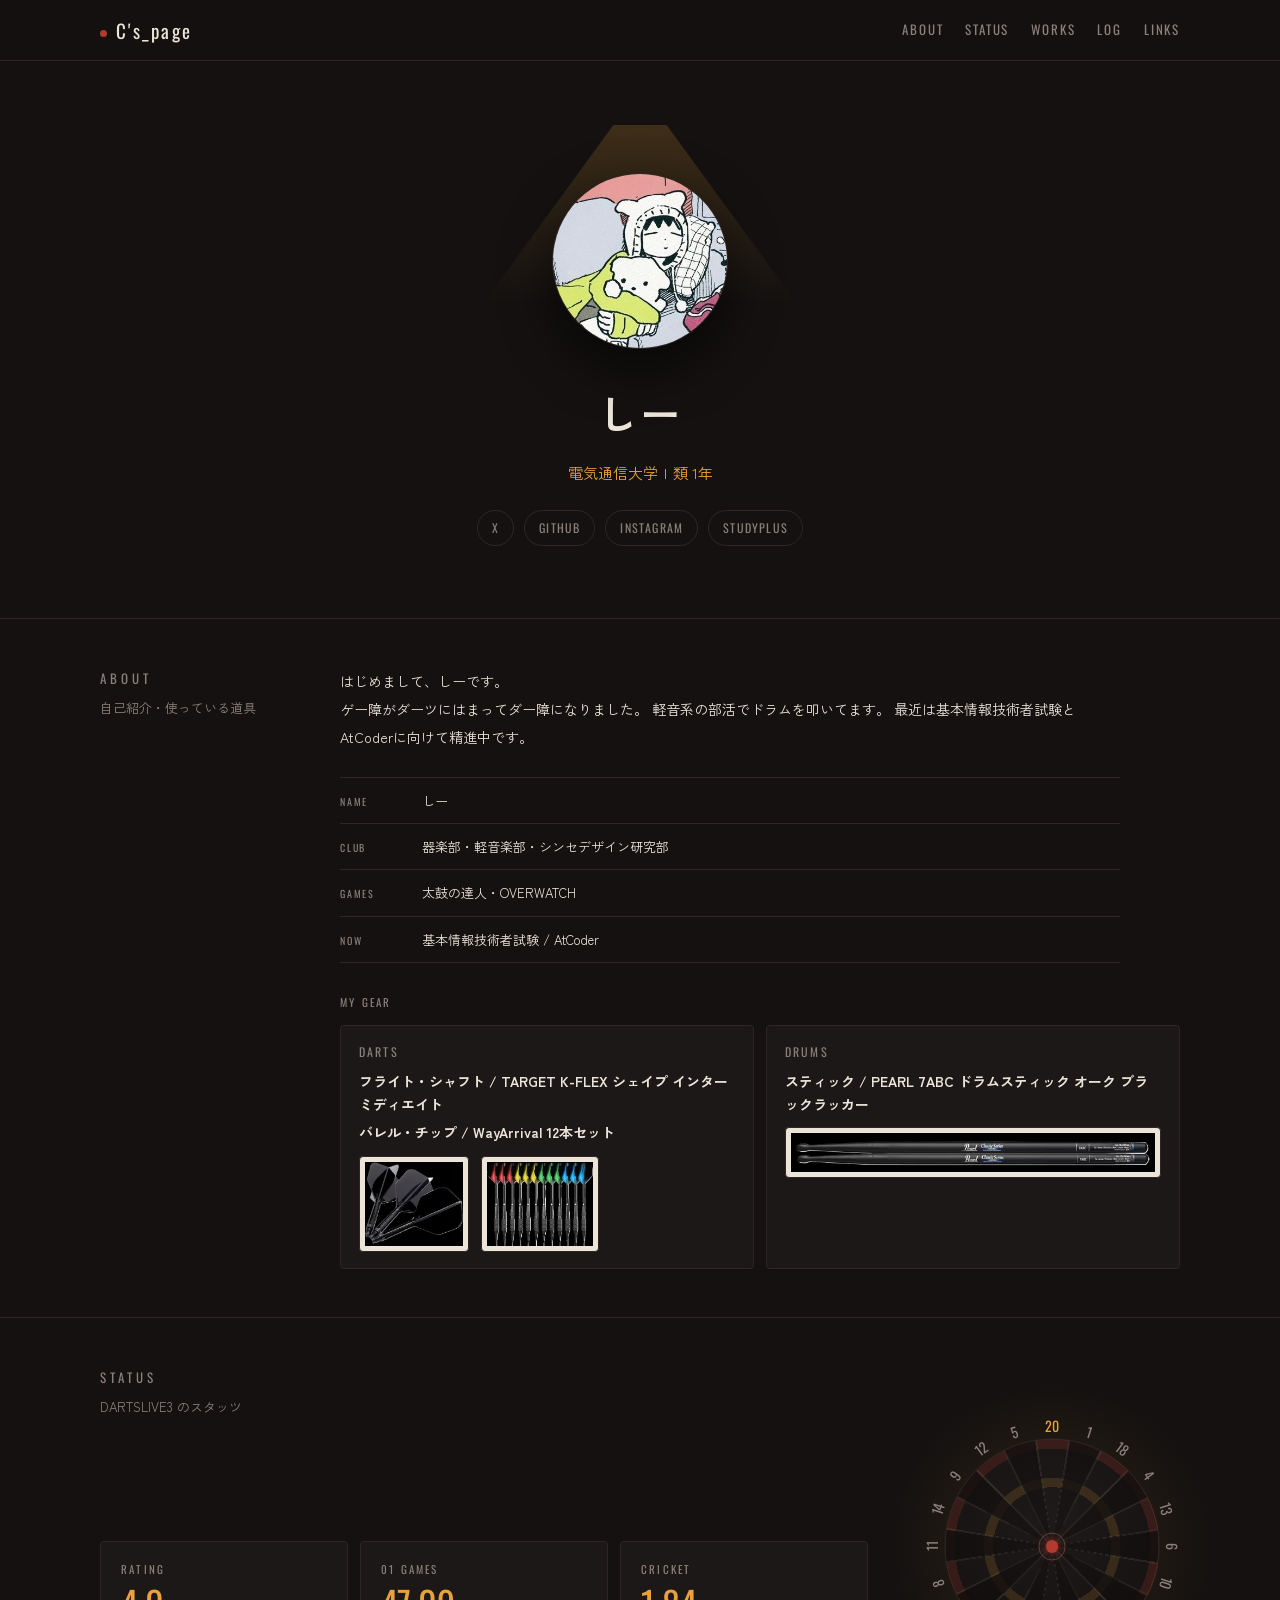
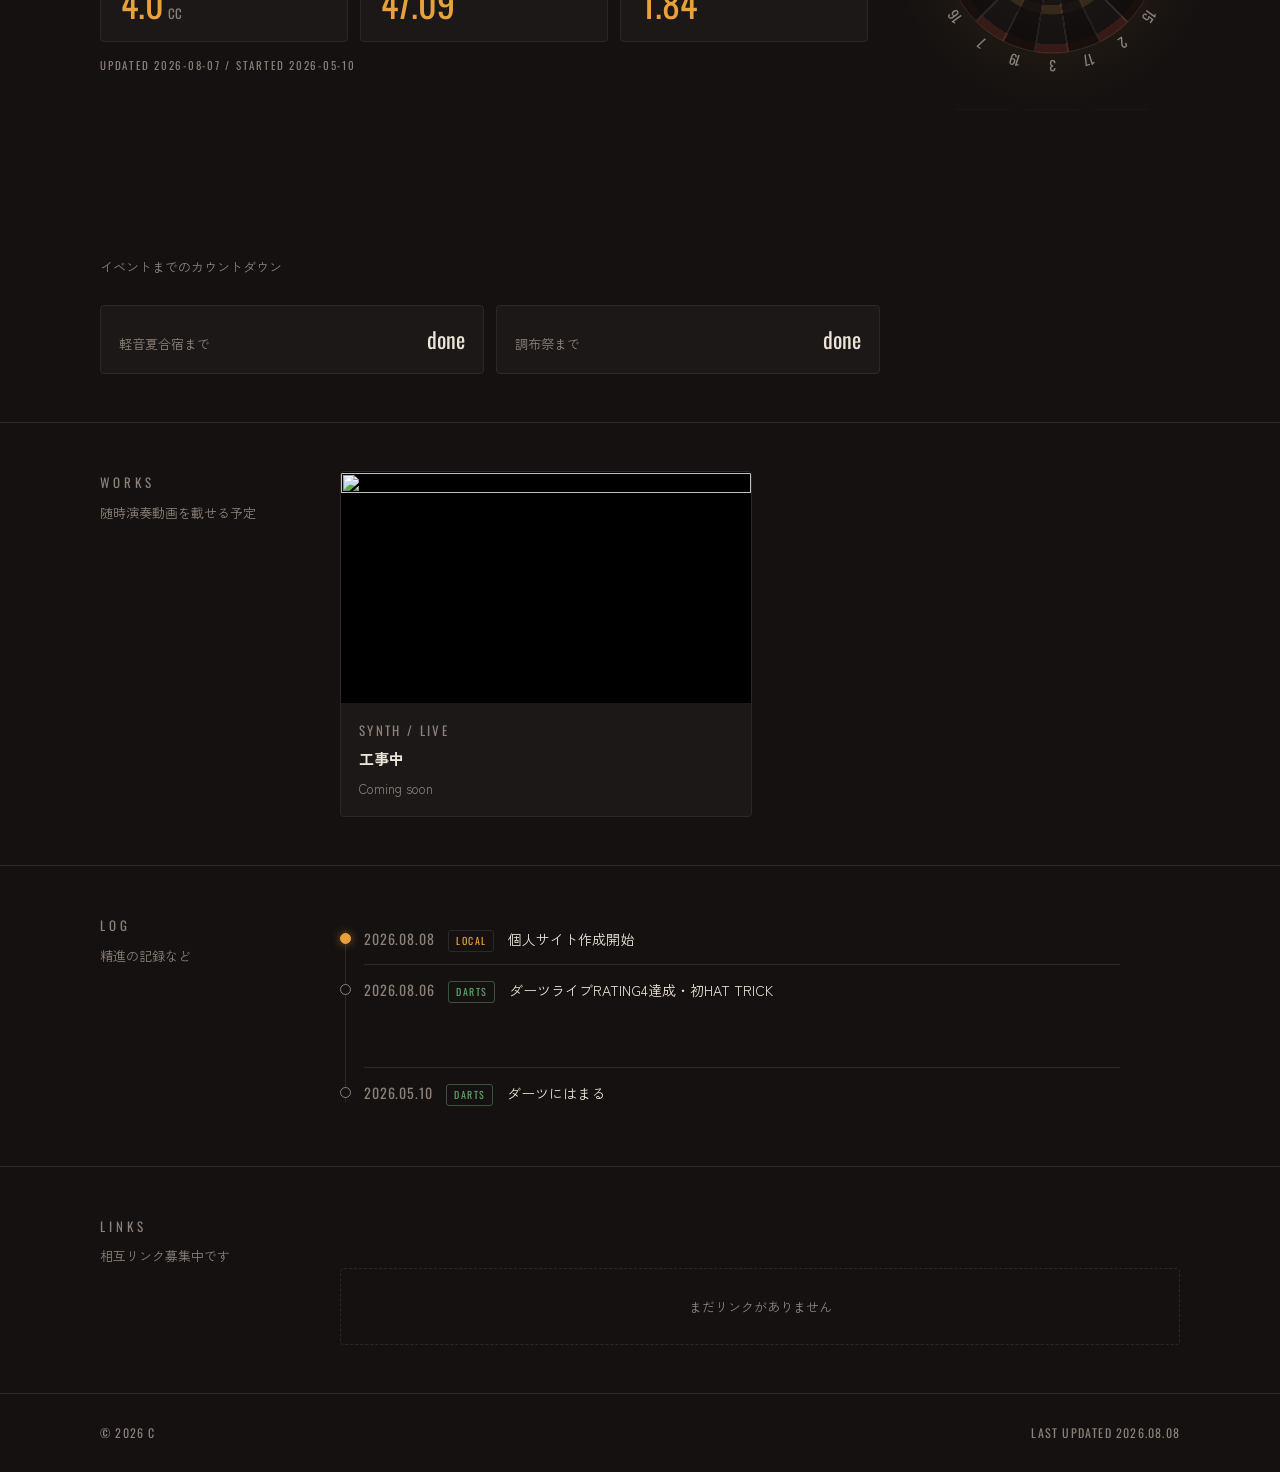
==== commit 4eb5c576: "アクセス解析を追加（GoatCounter） サイトの訪問者数を確認できるようにしました。 ページには何も表示されず、集計は GoatCounter の管理画面で確認します。  - analytics" ====
--- a/index.html
+++ b/index.html
@@ -9,7 +9,12 @@
 <link rel="preconnect" href="https://fonts.googleapis.com">
 <link rel="preconnect" href="https://fonts.gstatic.com" crossorigin>
 <link href="https://fonts.googleapis.com/css2?family=Oswald:wght@400;500;600&family=Zen+Kaku+Gothic+New:wght@400;500;700&display=swap" rel="stylesheet">
-<link rel="stylesheet" href="style.css">
+<!-- ★?v= の数字はキャッシュ対策★
+     GitHub Pages は10分間ブラウザにファイルを保持させるため、
+     更新直後は「新しいHTML＋古いCSS」になって表示が崩れます。
+     見た目を変えたら、この数字を1つ増やしてコミットしてください。
+     URLが変わる＝別ファイル扱いになるので、必ず新しいものが読まれます。 -->
+<link rel="stylesheet" href="style.css?v=2">
 
 <!-- ★JSが動く環境かどうかの印を、描画より先に付ける★
      スクロール演出は要素をいったん透明にするので、この印が無いと
@@ -272,6 +277,11 @@
 </footer>
 
 <!-- JSは body の一番下で読み込む。HTMLが揃ってから動かすため -->
-<script src="script.js"></script>
+<!-- こちらも同じ。JSを直したら ?v= の数字を増やす -->
+<script src="script.js?v=1"></script>
+
+<!-- アクセス解析。ページには何も表示せず、訪問数だけを外部サービスに送ります。
+     設定のしかたは analytics.js の先頭のコメントに書いてあります。 -->
+<script src="analytics.js?v=1"></script>
 </body>
 </html>
--- a/style.css
+++ b/style.css
@@ -54,7 +54,16 @@
   display: flex; align-items: center; justify-content: space-between;
   height: 60px; gap: 16px;
 }
-.logo { font-family: var(--font-display); font-size: 19px; letter-spacing: .12em; }
+.logo {
+  font-family: var(--font-display); font-size: 19px; letter-spacing: .12em;
+  /* ★サイト名を折り返させない★
+     flexの中身は既定で縮みます。ロゴは「赤い点＋文字」でできていて、
+     その境目で改行できてしまうため、狭い画面だと点だけ1行目に残って
+     文字が2行目に落ち、ヘッダーの高さ(60px)からはみ出していました。
+     縮まない・折り返さない、の2重で止めます。 */
+  flex-shrink: 0;
+  white-space: nowrap;
+}
 .logo::before {
   content: ""; display: inline-block;
   width: 7px; height: 7px; border-radius: 50%;
@@ -603,6 +612,16 @@
   .profile dt { width: 5.4em; }
 }
 
+/* --- 12-. 特に狭い画面（iPhone SE / 多くのAndroid） ----------
+   ロゴを縮めない代わりに、余白と文字を詰めて横幅を稼ぐ。 */
+@media (max-width: 400px) {
+  .wrap { padding-inline: 16px; }   /* 端の余白を24→16pxに */
+  .logo { font-size: 17px; }
+  .logo::before { margin-right: 7px; }
+  .nav { gap: 11px; }
+  .nav a { font-size: 10px; letter-spacing: .08em; }
+}
+
 /* --- 12a. 広い画面：見出しを左の柱に立てる ------------------
    狭い画面では今までどおり縦に積む。広くなったら2本の柱にする。
    左＝セクション名と説明、右＝中身。
